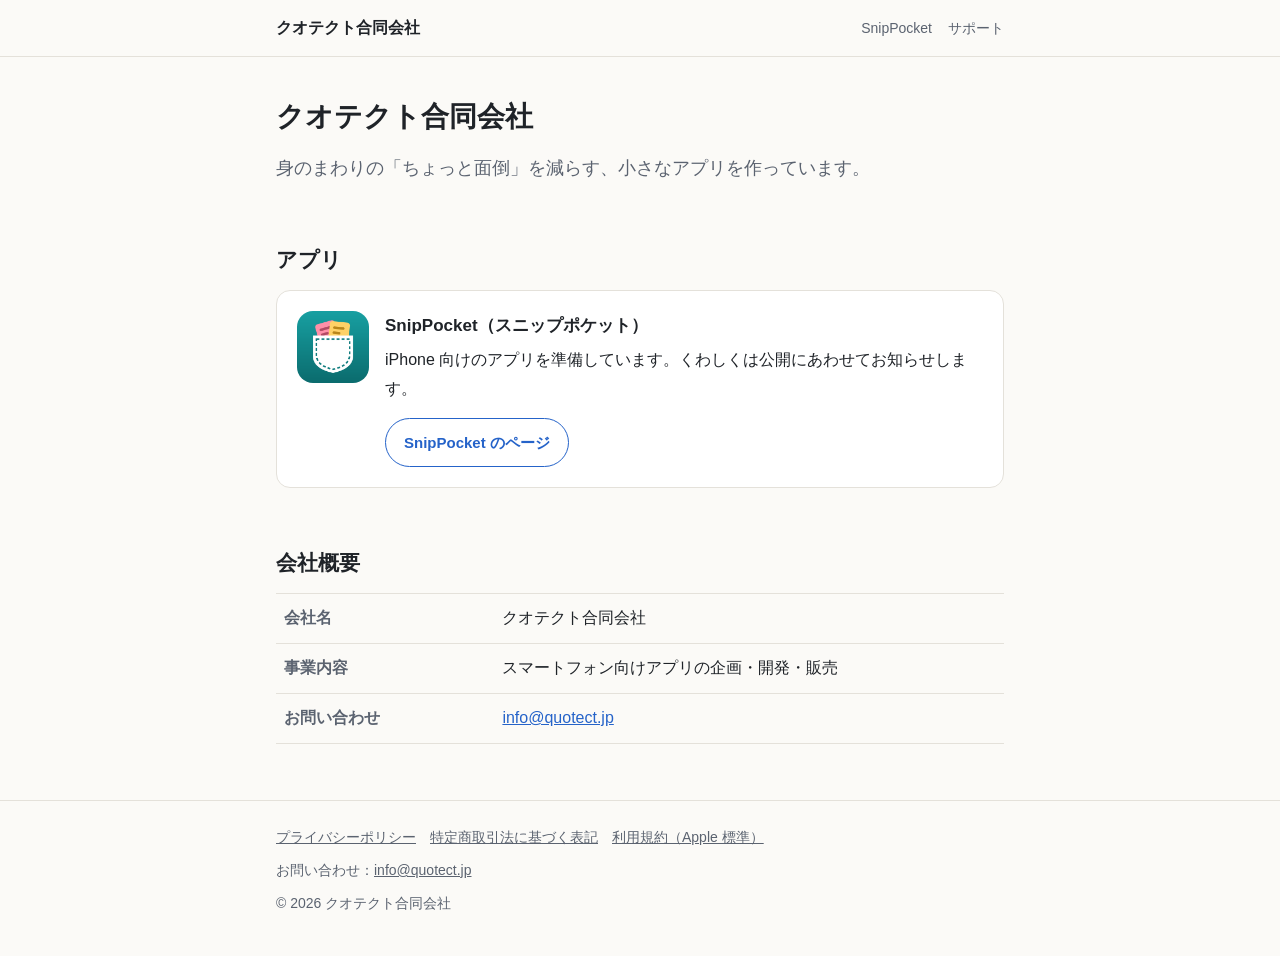
==== index.html @ 31053a49 "Add pre-release company site and SnipPocket pages Co-Authored-By: Claude Opus 5.5 (1M context) <nore" ====
<!doctype html>
<html lang="ja">
<head>
<meta charset="utf-8">
<meta name="viewport" content="width=device-width,initial-scale=1">
<title>クオテクト合同会社</title>
<meta name="description" content="クオテクト合同会社は、スマートフォン向けアプリを作っています。">
<link rel="icon" href="./assets/snippocket-icon.png">
<link rel="stylesheet" href="./assets/style.css">
</head>
<body>
<header class="site"><div class="wrap">
<a class="brand" href="./">クオテクト合同会社</a>
<nav><a href="./snippocket/">SnipPocket</a><a href="./snippocket/support/">サポート</a></nav>
</div></header>
<main><div class="wrap">

<h1>クオテクト合同会社</h1>
<p class="lead">身のまわりの「ちょっと面倒」を減らす、小さなアプリを作っています。</p>

<h2>アプリ</h2>
<div class="card app">
<img src="assets/snippocket-icon.png" alt="SnipPocket のアイコン">
<div>
<h3 style="margin:0 0 4px">SnipPocket（スニップポケット）</h3>
<p>iPhone 向けのアプリを準備しています。くわしくは公開にあわせてお知らせします。</p>
<p style="margin:0"><a class="btn ghost" href="snippocket/">SnipPocket のページ</a></p>
</div>
</div>

<h2>会社概要</h2>
<dl class="info">
<dt>会社名</dt><dd>クオテクト合同会社</dd>
<dt>事業内容</dt><dd>スマートフォン向けアプリの企画・開発・販売</dd>
<dt>お問い合わせ</dt><dd><a href="mailto:info@quotect.jp">info@quotect.jp</a></dd>
</dl>

</div></main>
<footer class="site"><div class="wrap">
<a href="./snippocket/privacy/">プライバシーポリシー</a><a href="./snippocket/tokushoho/">特定商取引法に基づく表記</a><a href="https://www.apple.com/legal/internet-services/itunes/dev/stdeula/">利用規約（Apple 標準）</a>
<p>お問い合わせ：<a href="mailto:info@quotect.jp">info@quotect.jp</a></p>
<p>© 2026 クオテクト合同会社</p>
</div></footer>
</body>
</html>
---- assets/style.css ----
:root{--bg:#fbfaf7;--fg:#1f2328;--muted:#5b6370;--line:#e4e1da;--card:#ffffff;--accent:#2563c9;--accent-soft:#e8f0fc}
@media (prefers-color-scheme:dark){:root{--bg:#15171a;--fg:#e8e6e1;--muted:#a3a9b3;--line:#2c3036;--card:#1d2024;--accent:#7aa7f0;--accent-soft:#1f2a3b}}
*{box-sizing:border-box}
html{-webkit-text-size-adjust:100%}
body{margin:0;background:var(--bg);color:var(--fg);font-family:-apple-system,BlinkMacSystemFont,"Hiragino Sans","Hiragino Kaku Gothic ProN","Noto Sans JP","Yu Gothic",sans-serif;line-height:1.8;font-size:16px}
a{color:var(--accent)}
.wrap{max-width:760px;margin:0 auto;padding:0 16px}
header.site{border-bottom:1px solid var(--line)}
header.site .wrap{display:flex;align-items:center;justify-content:space-between;gap:12px;min-height:56px;flex-wrap:wrap}
header.site .brand{font-weight:700;color:var(--fg);text-decoration:none}
header.site nav a{color:var(--muted);text-decoration:none;margin-left:16px;font-size:14px}
header.site nav a:first-child{margin-left:0}
main{padding:40px 0 56px}
h1{font-size:28px;line-height:1.4;margin:0 0 16px}
h2{font-size:21px;margin:48px 0 12px;padding-top:8px}
h3{font-size:17px;margin:28px 0 8px}
p,ul,ol{margin:0 0 14px}
.lead{font-size:18px;color:var(--muted)}
.card{background:var(--card);border:1px solid var(--line);border-radius:14px;padding:20px}
.app{display:flex;gap:16px;align-items:flex-start}
.app img{width:72px;height:72px;border-radius:16px;flex:none}
.hero{display:flex;gap:20px;align-items:center;margin-bottom:24px}
.hero img{width:96px;height:96px;border-radius:22px;flex:none}
.hero h1{margin:0}
.hero p{margin:4px 0 0;color:var(--muted)}
.btn{display:inline-block;background:var(--accent);color:#fff;text-decoration:none;padding:10px 18px;border-radius:999px;font-weight:600;font-size:15px}
@media (prefers-color-scheme:dark){.btn{color:#10151d}}
.btn.ghost{background:transparent;color:var(--accent);border:1px solid var(--accent)}
.features{display:grid;grid-template-columns:repeat(auto-fit,minmax(220px,1fr));gap:12px;margin:16px 0}
.features .card h3{margin:0 0 6px}
.features .card p{margin:0;color:var(--muted);font-size:15px}
.table-wrap{overflow-x:auto;margin:0 0 16px}
table{border-collapse:collapse;width:100%;font-size:15px}
th,td{border:1px solid var(--line);padding:8px 10px;text-align:left;vertical-align:top}
th{background:var(--accent-soft);font-weight:600}
dl.info{display:grid;grid-template-columns:minmax(8em,30%) 1fr;margin:0;border-top:1px solid var(--line)}
dl.info dt,dl.info dd{margin:0;padding:10px 8px;border-bottom:1px solid var(--line)}
dl.info dt{font-weight:600;color:var(--muted)}
@media (max-width:520px){dl.info{grid-template-columns:1fr}dl.info dt{border-bottom:none;padding-bottom:0}}
details{border:1px solid var(--line);border-radius:10px;background:var(--card);margin:0 0 8px}
summary{cursor:pointer;padding:12px 14px;font-weight:600}
details>div{padding:0 14px 6px}
.note{background:var(--accent-soft);border-radius:10px;padding:14px 16px;margin:0 0 16px}
.mail{font-size:20px;font-weight:700}
footer.site{border-top:1px solid var(--line);color:var(--muted);font-size:14px;padding:24px 0 40px}
footer.site a{color:var(--muted);margin-right:14px}
footer.site p{margin:8px 0 0}
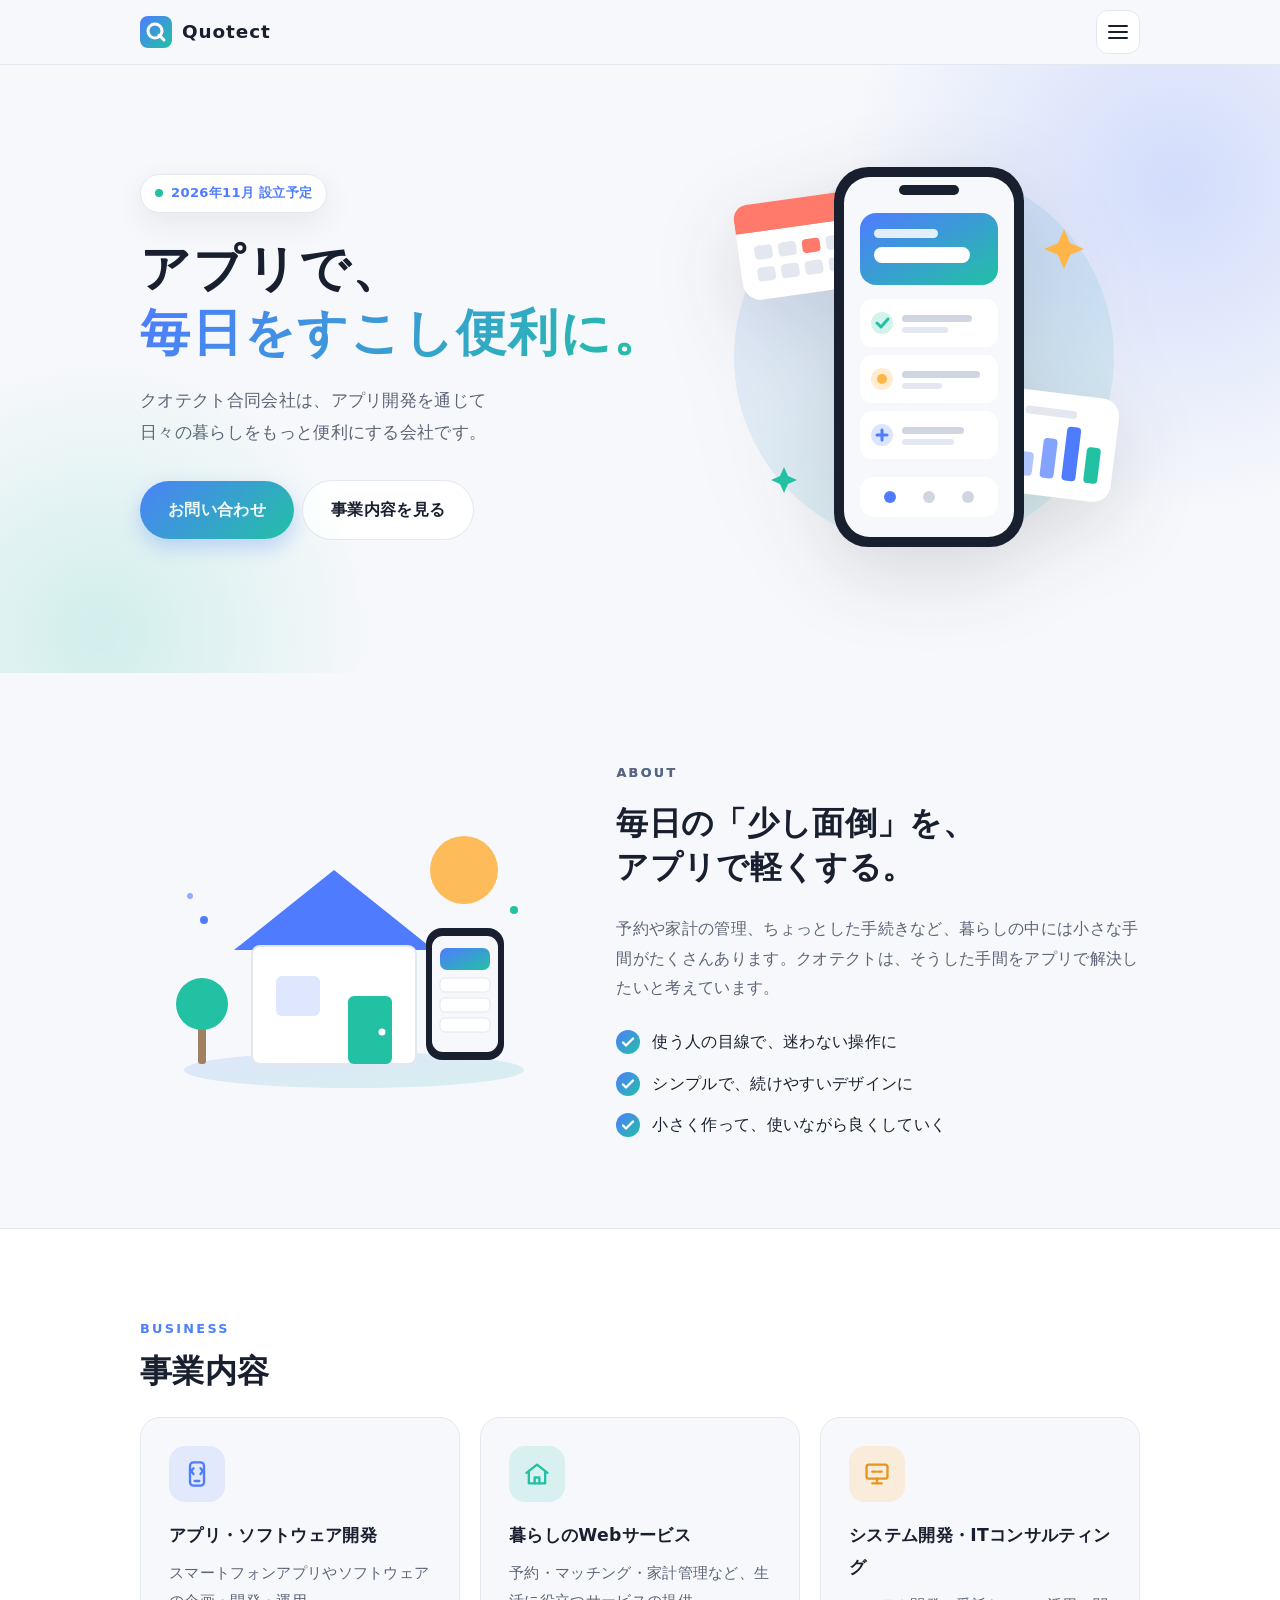
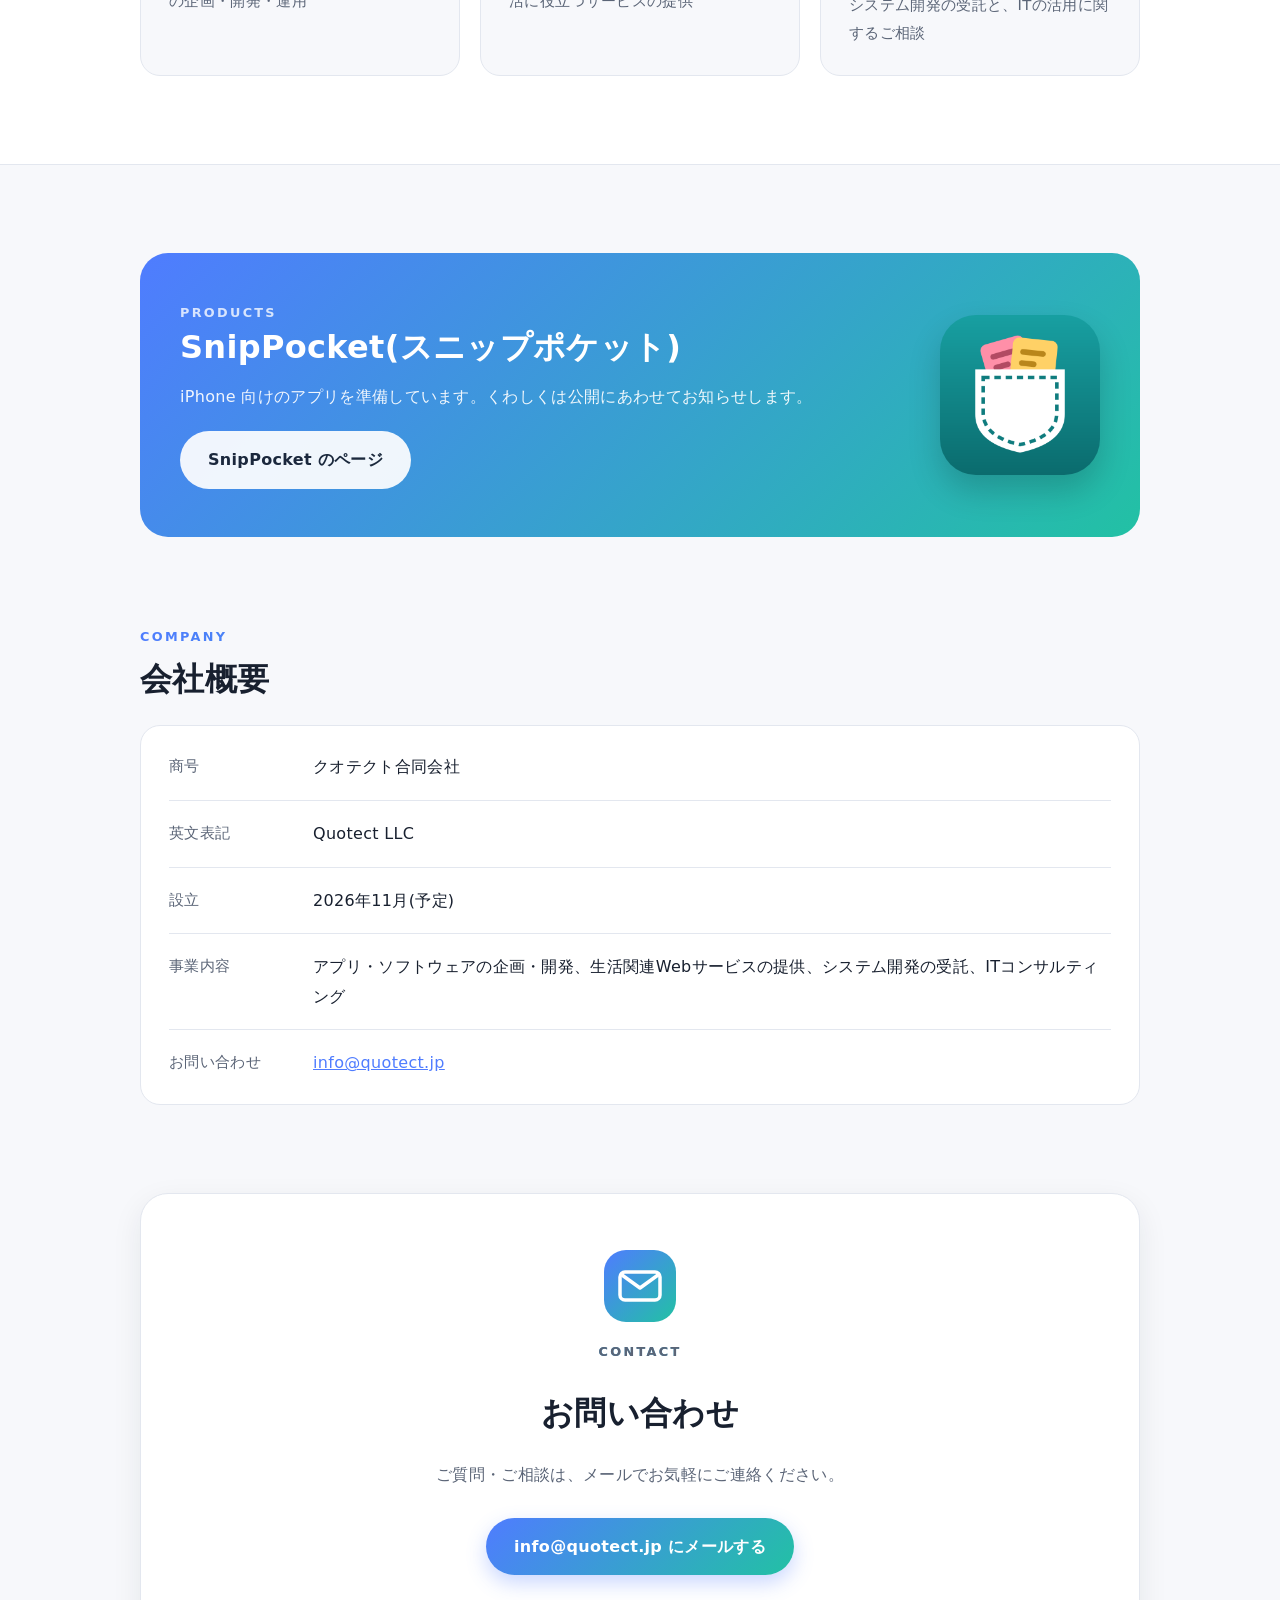
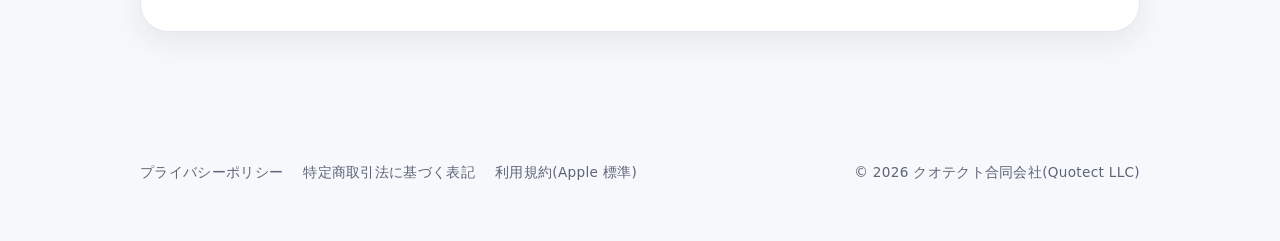
==== commit d474c1f3: "Replace top page with the company landing page Use the company page designed in the Quotect project " ====
--- a/index.html
+++ b/index.html
@@ -2,44 +2,446 @@
 <html lang="ja">
 <head>
 <meta charset="utf-8">
-<meta name="viewport" content="width=device-width,initial-scale=1">
-<title>クオテクト合同会社</title>
-<meta name="description" content="クオテクト合同会社は、スマートフォン向けアプリを作っています。">
-<link rel="icon" href="./assets/snippocket-icon.png">
-<link rel="stylesheet" href="./assets/style.css">
+<meta name="viewport" content="width=device-width, initial-scale=1">
+<title>クオテクト合同会社 | Quotect LLC</title>
+<meta name="description" content="クオテクト合同会社は、アプリ開発で日々の暮らしを便利にする会社です。2026年11月設立予定。">
+<meta property="og:title" content="クオテクト合同会社 | Quotect LLC">
+<meta property="og:description" content="アプリで、毎日をすこし便利に。">
+<meta property="og:type" content="website">
+<meta property="og:url" content="https://quotect.jp/">
+<link rel="icon" href="data:image/svg+xml,%3Csvg xmlns='http://www.w3.org/2000/svg' viewBox='0 0 64 64'%3E%3Cdefs%3E%3ClinearGradient id='g' x1='0' y1='0' x2='1' y2='1'%3E%3Cstop offset='0' stop-color='%234f7cff'/%3E%3Cstop offset='1' stop-color='%2322c1a4'/%3E%3C/linearGradient%3E%3C/defs%3E%3Crect width='64' height='64' rx='16' fill='url(%23g)'/%3E%3Ccircle cx='30' cy='30' r='14' fill='none' stroke='white' stroke-width='6'/%3E%3Cpath d='M38 38l10 10' stroke='white' stroke-width='6' stroke-linecap='round'/%3E%3C/svg%3E">
+<style>
+  :root {
+    --bg: #f7f8fb;
+    --surface: #ffffff;
+    --text: #18202f;
+    --muted: #5b6577;
+    --line: #e3e7ef;
+    --blue: #4f7cff;
+    --teal: #22c1a4;
+    --amber: #ffb547;
+    --coral: #ff7a6b;
+    --grad: linear-gradient(135deg, #4f7cff 0%, #22c1a4 100%);
+    --shadow: 0 10px 30px rgba(24, 32, 47, .08);
+  }
+  @media (prefers-color-scheme: dark) {
+    :root {
+      --bg: #0f131b;
+      --surface: #171c27;
+      --text: #eef1f6;
+      --muted: #a5adbd;
+      --line: #262d3b;
+      --shadow: 0 10px 30px rgba(0, 0, 0, .35);
+    }
+  }
+  * { box-sizing: border-box; }
+  html { -webkit-text-size-adjust: 100%; scroll-behavior: smooth; }
+  body {
+    margin: 0;
+    background: var(--bg);
+    color: var(--text);
+    font-family: "Hiragino Sans", "Hiragino Kaku Gothic ProN", "Noto Sans JP", "Yu Gothic", "Meiryo", system-ui, sans-serif;
+    line-height: 1.85;
+    letter-spacing: .02em;
+    overflow-x: hidden;
+  }
+  a { color: var(--blue); }
+  .wrap { max-width: 1040px; margin: 0 auto; padding: 0 20px; }
+
+  /* header */
+  header { position: sticky; top: 0; z-index: 10; background: color-mix(in srgb, var(--bg) 85%, transparent); backdrop-filter: blur(10px); border-bottom: 1px solid var(--line); }
+  header .wrap { display: flex; align-items: center; justify-content: space-between; height: 64px; }
+  .brand { display: flex; align-items: center; gap: 10px; color: var(--text); text-decoration: none; font-weight: 700; font-size: 1.15rem; letter-spacing: .05em; }
+  .brand svg { width: 32px; height: 32px; }
+  section, .hero { scroll-margin-top: 72px; }
+
+  /* ハンバーガーメニュー */
+  .menu-btn {
+    width: 44px; height: 44px; border: 1px solid var(--line); border-radius: 12px; background: var(--surface);
+    display: grid; place-items: center; cursor: pointer; padding: 0; color: var(--text);
+  }
+  .menu-btn span, .menu-btn span::before, .menu-btn span::after {
+    display: block; width: 20px; height: 2px; border-radius: 2px; background: currentColor; position: relative; transition: transform .25s, background .25s;
+  }
+  .menu-btn span::before, .menu-btn span::after { content: ""; position: absolute; left: 0; }
+  .menu-btn span::before { top: -6px; }
+  .menu-btn span::after { top: 6px; }
+  .menu-open .menu-btn span { background: transparent; }
+  .menu-open .menu-btn span::before { transform: translateY(6px) rotate(45deg); }
+  .menu-open .menu-btn span::after { transform: translateY(-6px) rotate(-45deg); }
+
+  .menu {
+    position: absolute; top: 72px; right: max(20px, calc((100vw - 1040px) / 2 + 20px));
+    width: min(280px, calc(100vw - 40px)); background: var(--surface); border: 1px solid var(--line);
+    border-radius: 20px; box-shadow: var(--shadow); padding: 10px;
+    opacity: 0; visibility: hidden; transform: translateY(-8px); transition: opacity .2s, transform .2s, visibility .2s;
+  }
+  .menu-open .menu { opacity: 1; visibility: visible; transform: none; }
+  .menu a {
+    display: flex; align-items: center; gap: 12px; padding: 12px 14px; border-radius: 12px;
+    color: var(--text); text-decoration: none; font-weight: 600;
+  }
+  .menu a:hover, .menu a:focus-visible { background: var(--bg); outline: none; }
+  .menu a i { width: 8px; height: 8px; border-radius: 50%; background: var(--grad); flex: none; }
+  .menu a.cta { margin-top: 6px; background: var(--grad); color: #fff; justify-content: center; }
+  .menu a.cta:hover { opacity: .9; }
+
+  /* hero */
+  .hero { position: relative; padding: 72px 0 96px; overflow: hidden; }
+  .hero::before {
+    content: ""; position: absolute; inset: -40% -20% auto auto; width: 720px; height: 720px;
+    background: radial-gradient(circle, rgba(79,124,255,.22), transparent 65%); pointer-events: none;
+  }
+  .hero::after {
+    content: ""; position: absolute; left: -200px; bottom: -260px; width: 600px; height: 600px;
+    background: radial-gradient(circle, rgba(34,193,164,.18), transparent 65%); pointer-events: none;
+  }
+  .hero .wrap { position: relative; display: grid; grid-template-columns: 1.1fr .9fr; gap: 40px; align-items: center; }
+  @media (max-width: 820px) { .hero .wrap { grid-template-columns: 1fr; } }
+  .badge {
+    display: inline-flex; align-items: center; gap: 8px; font-size: .82rem; font-weight: 600; color: var(--blue);
+    background: var(--surface); border: 1px solid var(--line); padding: 6px 14px; border-radius: 999px; box-shadow: var(--shadow);
+  }
+  .badge i { width: 8px; height: 8px; border-radius: 50%; background: var(--teal); display: inline-block; }
+  .hero h1 { font-size: clamp(1.85rem, 7.6vw, 3.1rem); line-height: 1.3; margin: 24px 0 20px; letter-spacing: .04em; }
+  .hero h1 .grad { white-space: nowrap; background: var(--grad); -webkit-background-clip: text; background-clip: text; color: transparent; }
+  .hero p.lead { color: var(--muted); font-size: 1.06rem; margin: 0 0 32px; }
+  .btn {
+    display: inline-block; background: var(--grad); color: #fff; text-decoration: none; font-weight: 700;
+    padding: 14px 28px; border-radius: 999px; box-shadow: 0 8px 20px rgba(79,124,255,.3);
+  }
+  .btn.ghost { background: var(--surface); color: var(--text); box-shadow: none; border: 1px solid var(--line); margin-left: 8px; }
+  .hero-art { display: flex; justify-content: center; }
+  .hero-art svg { width: 100%; max-width: 420px; height: auto; filter: drop-shadow(0 24px 40px rgba(24,32,47,.15)); }
+
+  /* sections */
+  section { padding: 88px 0; }
+  .eyebrow { font-size: .8rem; font-weight: 700; letter-spacing: .18em; background: var(--grad); -webkit-background-clip: text; background-clip: text; color: transparent; margin: 0 0 8px; }
+  h2 { font-size: clamp(1.5rem, 4vw, 2rem); margin: 0 0 24px; line-height: 1.4; }
+
+  .about { display: grid; grid-template-columns: .9fr 1.1fr; gap: 48px; align-items: center; }
+  @media (max-width: 820px) { .about { grid-template-columns: 1fr; } .about .art { order: 2; } }
+  .about .art svg { width: 100%; max-width: 380px; height: auto; display: block; margin: 0 auto; }
+  .about p { color: var(--muted); margin: 0 0 16px; }
+  .points { list-style: none; padding: 0; margin: 24px 0 0; display: grid; gap: 12px; }
+  .points li { display: flex; gap: 12px; align-items: flex-start; }
+  .points li svg { flex: none; width: 24px; height: 24px; margin-top: 3px; }
+
+  .alt { background: var(--surface); border-top: 1px solid var(--line); border-bottom: 1px solid var(--line); }
+  .cards { display: grid; gap: 20px; grid-template-columns: repeat(auto-fit, minmax(240px, 1fr)); }
+  .card { background: var(--bg); border: 1px solid var(--line); border-radius: 20px; padding: 28px; transition: transform .2s, box-shadow .2s; }
+  .card:hover { transform: translateY(-4px); box-shadow: var(--shadow); }
+  .card .icon { width: 56px; height: 56px; border-radius: 16px; display: grid; place-items: center; margin-bottom: 18px; }
+  .card .icon svg { width: 28px; height: 28px; }
+  .card h3 { margin: 0 0 8px; font-size: 1.08rem; }
+  .card p { margin: 0; color: var(--muted); font-size: .93rem; }
+
+  .coming {
+    position: relative; overflow: hidden; border-radius: 28px; padding: 48px 40px; color: #fff; background: var(--grad);
+    display: grid; grid-template-columns: 1fr auto; gap: 32px; align-items: center;
+  }
+  @media (max-width: 720px) { .coming { grid-template-columns: 1fr; padding: 36px 24px; } .coming svg { justify-self: center; } }
+  .coming h2 { color: #fff; margin-bottom: 12px; }
+  .coming .eyebrow { background: none; color: rgba(255,255,255,.85); -webkit-background-clip: initial; background-clip: initial; }
+  .coming p { margin: 0; opacity: .92; }
+  .coming svg { width: 200px; height: auto; }
+  .coming .app-icon { width: 160px; height: 160px; border-radius: 36px; box-shadow: 0 16px 32px rgba(0,0,0,.18); background: #fff; }
+  @media (max-width: 720px) { .coming .app-icon { justify-self: center; width: 120px; height: 120px; border-radius: 28px; } }
+  .coming-links { margin-top: 20px !important; }
+  .btn.light { background: #fff; color: #18202f; box-shadow: none; }
+  footer .links { display: flex; flex-wrap: wrap; gap: 8px 20px; }
+  footer .links a { color: var(--muted); text-decoration: none; }
+  footer .links a:hover { color: var(--text); text-decoration: underline; }
+
+  dl.profile { display: grid; grid-template-columns: 9em 1fr; margin: 0; background: var(--surface); border: 1px solid var(--line); border-radius: 20px; padding: 8px 28px; }
+  dl.profile dt, dl.profile dd { padding: 18px 0; border-bottom: 1px solid var(--line); margin: 0; }
+  dl.profile dt:last-of-type, dl.profile dd:last-of-type { border-bottom: none; }
+  dl.profile dt { color: var(--muted); font-size: .92rem; }
+  @media (max-width: 520px) {
+    dl.profile { grid-template-columns: 1fr; padding: 8px 20px; }
+    dl.profile dt { border-bottom: none; padding-bottom: 0; }
+    dl.profile dd { padding-top: 2px; }
+  }
+
+  .contact { text-align: center; }
+  .contact .box { background: var(--surface); border: 1px solid var(--line); border-radius: 28px; padding: 56px 24px; box-shadow: var(--shadow); }
+  .contact svg { width: 72px; height: 72px; margin-bottom: 8px; }
+  .contact p { color: var(--muted); margin: 0 0 28px; }
+
+  footer { padding: 40px 0 56px; color: var(--muted); font-size: .85rem; }
+  footer .wrap { display: flex; justify-content: space-between; align-items: center; flex-wrap: wrap; gap: 12px; }
+</style>
 </head>
 <body>
-<header class="site"><div class="wrap">
-<a class="brand" href="./">クオテクト合同会社</a>
-<nav><a href="./snippocket/">SnipPocket</a><a href="./snippocket/support/">サポート</a></nav>
-</div></header>
-<main><div class="wrap">
-
-<h1>クオテクト合同会社</h1>
-<p class="lead">身のまわりの「ちょっと面倒」を減らす、小さなアプリを作っています。</p>
-
-<h2>アプリ</h2>
-<div class="card app">
-<img src="assets/snippocket-icon.png" alt="SnipPocket のアイコン">
-<div>
-<h3 style="margin:0 0 4px">SnipPocket（スニップポケット）</h3>
-<p>iPhone 向けのアプリを準備しています。くわしくは公開にあわせてお知らせします。</p>
-<p style="margin:0"><a class="btn ghost" href="snippocket/">SnipPocket のページ</a></p>
-</div>
-</div>
-
-<h2>会社概要</h2>
-<dl class="info">
-<dt>会社名</dt><dd>クオテクト合同会社</dd>
-<dt>事業内容</dt><dd>スマートフォン向けアプリの企画・開発・販売</dd>
-<dt>お問い合わせ</dt><dd><a href="mailto:info@quotect.jp">info@quotect.jp</a></dd>
-</dl>
-
-</div></main>
-<footer class="site"><div class="wrap">
-<a href="./snippocket/privacy/">プライバシーポリシー</a><a href="./snippocket/tokushoho/">特定商取引法に基づく表記</a><a href="https://www.apple.com/legal/internet-services/itunes/dev/stdeula/">利用規約（Apple 標準）</a>
-<p>お問い合わせ：<a href="mailto:info@quotect.jp">info@quotect.jp</a></p>
-<p>© 2026 クオテクト合同会社</p>
-</div></footer>
+
+<!-- 画像はすべてこのファイル内で自作したSVG(外部素材・フォントは不使用) -->
+<svg width="0" height="0" style="position:absolute" aria-hidden="true">
+  <defs>
+    <linearGradient id="g-main" x1="0" y1="0" x2="1" y2="1">
+      <stop offset="0" stop-color="#4f7cff"/><stop offset="1" stop-color="#22c1a4"/>
+    </linearGradient>
+  </defs>
+</svg>
+
+<header>
+  <div class="wrap">
+    <a class="brand" href="#top">
+      <svg viewBox="0 0 64 64" aria-hidden="true">
+        <rect width="64" height="64" rx="16" fill="url(#g-main)"/>
+        <circle cx="30" cy="30" r="14" fill="none" stroke="#fff" stroke-width="6"/>
+        <path d="M38 38l10 10" stroke="#fff" stroke-width="6" stroke-linecap="round"/>
+      </svg>
+      Quotect
+    </a>
+    <button class="menu-btn" id="menu-btn" aria-label="メニューを開く" aria-expanded="false" aria-controls="menu"><span></span></button>
+    <nav class="menu" id="menu" aria-label="メニュー">
+      <a href="#top"><i></i>トップ</a>
+      <a href="#about"><i></i>私たちについて</a>
+      <a href="#business"><i></i>事業内容</a>
+      <a href="#products"><i></i>プロダクト</a>
+      <a href="./snippocket/"><i></i>SnipPocket</a>
+      <a href="./snippocket/support/"><i></i>サポート</a>
+      <a href="#company"><i></i>会社概要</a>
+      <a href="#contact" class="cta">お問い合わせ</a>
+    </nav>
+  </div>
+</header>
+
+<main>
+  <div class="hero" id="top">
+    <div class="wrap">
+      <div>
+        <span class="badge"><i></i>2026年11月 設立予定</span>
+        <h1>アプリで、<br><span class="grad">毎日をすこし便利に。</span></h1>
+        <p class="lead">クオテクト合同会社は、アプリ開発を通じて<br>日々の暮らしをもっと便利にする会社です。</p>
+        <a class="btn" href="#contact">お問い合わせ</a><a class="btn ghost" href="#business">事業内容を見る</a>
+      </div>
+
+      <!-- ヒーロー画像:スマホと暮らしのアプリ画面(自作SVG) -->
+      <div class="hero-art">
+        <svg viewBox="0 0 420 440" role="img" aria-label="暮らしを便利にするスマートフォンアプリのイラスト">
+          <circle cx="210" cy="220" r="190" fill="url(#g-main)" opacity=".12"/>
+          <!-- floating: calendar -->
+          <g transform="translate(18 70) rotate(-8)">
+            <rect width="120" height="96" rx="18" fill="#fff"/>
+            <rect width="120" height="28" rx="14" fill="#ff7a6b"/>
+            <rect y="14" width="120" height="14" fill="#ff7a6b"/>
+            <g fill="#e3e7ef">
+              <rect x="16" y="42" width="18" height="14" rx="4"/><rect x="40" y="42" width="18" height="14" rx="4"/>
+              <rect x="64" y="42" width="18" height="14" rx="4" fill="#ff7a6b"/><rect x="88" y="42" width="18" height="14" rx="4"/>
+              <rect x="16" y="64" width="18" height="14" rx="4"/><rect x="40" y="64" width="18" height="14" rx="4"/>
+              <rect x="64" y="64" width="18" height="14" rx="4"/><rect x="88" y="64" width="18" height="14" rx="4"/>
+            </g>
+          </g>
+          <!-- floating: wallet chart -->
+          <g transform="translate(296 250) rotate(7)">
+            <rect width="112" height="104" rx="18" fill="#fff"/>
+            <rect x="18" y="62" width="14" height="24" rx="4" fill="#4f7cff" opacity=".45"/>
+            <rect x="40" y="46" width="14" height="40" rx="4" fill="#4f7cff" opacity=".7"/>
+            <rect x="62" y="32" width="14" height="54" rx="4" fill="#4f7cff"/>
+            <rect x="84" y="50" width="14" height="36" rx="4" fill="#22c1a4"/>
+            <rect x="18" y="16" width="52" height="8" rx="4" fill="#e3e7ef"/>
+          </g>
+          <!-- phone -->
+          <rect x="120" y="30" width="190" height="380" rx="34" fill="#18202f"/>
+          <rect x="130" y="40" width="170" height="360" rx="26" fill="#f7f8fb"/>
+          <rect x="185" y="48" width="60" height="10" rx="5" fill="#18202f"/>
+          <!-- app header -->
+          <rect x="146" y="76" width="138" height="72" rx="16" fill="url(#g-main)"/>
+          <rect x="160" y="92" width="64" height="9" rx="4.5" fill="#fff" opacity=".85"/>
+          <rect x="160" y="110" width="96" height="16" rx="8" fill="#fff"/>
+          <!-- list items -->
+          <g>
+            <rect x="146" y="162" width="138" height="48" rx="12" fill="#fff"/>
+            <circle cx="168" cy="186" r="11" fill="#22c1a4" opacity=".2"/>
+            <path d="M163 186l4 4 7-8" fill="none" stroke="#22c1a4" stroke-width="3" stroke-linecap="round" stroke-linejoin="round"/>
+            <rect x="188" y="178" width="70" height="7" rx="3.5" fill="#cfd5e1"/>
+            <rect x="188" y="190" width="46" height="6" rx="3" fill="#e3e7ef"/>
+          </g>
+          <g>
+            <rect x="146" y="218" width="138" height="48" rx="12" fill="#fff"/>
+            <circle cx="168" cy="242" r="11" fill="#ffb547" opacity=".25"/>
+            <circle cx="168" cy="242" r="5" fill="#ffb547"/>
+            <rect x="188" y="234" width="78" height="7" rx="3.5" fill="#cfd5e1"/>
+            <rect x="188" y="246" width="40" height="6" rx="3" fill="#e3e7ef"/>
+          </g>
+          <g>
+            <rect x="146" y="274" width="138" height="48" rx="12" fill="#fff"/>
+            <circle cx="168" cy="298" r="11" fill="#4f7cff" opacity=".2"/>
+            <path d="M163 298h10M168 293v10" stroke="#4f7cff" stroke-width="3" stroke-linecap="round"/>
+            <rect x="188" y="290" width="62" height="7" rx="3.5" fill="#cfd5e1"/>
+            <rect x="188" y="302" width="52" height="6" rx="3" fill="#e3e7ef"/>
+          </g>
+          <!-- tab bar -->
+          <rect x="146" y="340" width="138" height="40" rx="14" fill="#fff"/>
+          <circle cx="176" cy="360" r="6" fill="#4f7cff"/>
+          <circle cx="215" cy="360" r="6" fill="#cfd5e1"/>
+          <circle cx="254" cy="360" r="6" fill="#cfd5e1"/>
+          <!-- sparkles -->
+          <path d="M350 92l6 14 14 6-14 6-6 14-6-14-14-6 14-6z" fill="#ffb547"/>
+          <path d="M70 330l4 9 9 4-9 4-4 9-4-9-9-4 9-4z" fill="#22c1a4"/>
+        </svg>
+      </div>
+    </div>
+  </div>
+
+  <section id="about">
+    <div class="wrap about">
+      <!-- 暮らしのイラスト(自作SVG) -->
+      <div class="art">
+        <svg viewBox="0 0 380 300" role="img" aria-label="家とアプリでつながる暮らしのイラスト">
+          <ellipse cx="190" cy="270" rx="170" ry="18" fill="url(#g-main)" opacity=".15"/>
+          <circle cx="300" cy="70" r="34" fill="#ffb547" opacity=".9"/>
+          <!-- house -->
+          <path d="M70 150 L170 70 L270 150 Z" fill="#4f7cff"/>
+          <rect x="88" y="146" width="164" height="118" rx="8" fill="#fff" stroke="#e3e7ef" stroke-width="2"/>
+          <rect x="112" y="176" width="44" height="40" rx="6" fill="#4f7cff" opacity=".18"/>
+          <rect x="184" y="196" width="44" height="68" rx="6" fill="#22c1a4"/>
+          <circle cx="218" cy="232" r="3.5" fill="#fff"/>
+          <!-- phone bubble -->
+          <g transform="translate(262 128)">
+            <rect width="78" height="132" rx="16" fill="#18202f"/>
+            <rect x="6" y="8" width="66" height="116" rx="11" fill="#f7f8fb"/>
+            <rect x="14" y="20" width="50" height="22" rx="7" fill="url(#g-main)"/>
+            <rect x="14" y="50" width="50" height="14" rx="5" fill="#fff" stroke="#e3e7ef"/>
+            <rect x="14" y="70" width="50" height="14" rx="5" fill="#fff" stroke="#e3e7ef"/>
+            <rect x="14" y="90" width="50" height="14" rx="5" fill="#fff" stroke="#e3e7ef"/>
+          </g>
+          <!-- connection dots -->
+          <g fill="#4f7cff">
+            <circle cx="40" cy="120" r="4"/><circle cx="26" cy="96" r="3" opacity=".6"/>
+            <circle cx="350" cy="110" r="4" fill="#22c1a4"/>
+          </g>
+          <!-- tree -->
+          <rect x="34" y="214" width="8" height="50" rx="3" fill="#a08060"/>
+          <circle cx="38" cy="204" r="26" fill="#22c1a4"/>
+        </svg>
+      </div>
+      <div>
+        <p class="eyebrow">ABOUT</p>
+        <h2>毎日の「少し面倒」を、<br>アプリで軽くする。</h2>
+        <p>予約や家計の管理、ちょっとした手続きなど、暮らしの中には小さな手間がたくさんあります。クオテクトは、そうした手間をアプリで解決したいと考えています。</p>
+        <ul class="points">
+          <li>
+            <svg viewBox="0 0 24 24" aria-hidden="true"><circle cx="12" cy="12" r="12" fill="url(#g-main)"/><path d="M7 12.5l3 3 7-7" fill="none" stroke="#fff" stroke-width="2.4" stroke-linecap="round" stroke-linejoin="round"/></svg>
+            <span>使う人の目線で、迷わない操作に</span>
+          </li>
+          <li>
+            <svg viewBox="0 0 24 24" aria-hidden="true"><circle cx="12" cy="12" r="12" fill="url(#g-main)"/><path d="M7 12.5l3 3 7-7" fill="none" stroke="#fff" stroke-width="2.4" stroke-linecap="round" stroke-linejoin="round"/></svg>
+            <span>シンプルで、続けやすいデザインに</span>
+          </li>
+          <li>
+            <svg viewBox="0 0 24 24" aria-hidden="true"><circle cx="12" cy="12" r="12" fill="url(#g-main)"/><path d="M7 12.5l3 3 7-7" fill="none" stroke="#fff" stroke-width="2.4" stroke-linecap="round" stroke-linejoin="round"/></svg>
+            <span>小さく作って、使いながら良くしていく</span>
+          </li>
+        </ul>
+      </div>
+    </div>
+  </section>
+
+  <section id="business" class="alt">
+    <div class="wrap">
+      <p class="eyebrow">BUSINESS</p>
+      <h2>事業内容</h2>
+      <div class="cards">
+        <div class="card">
+          <div class="icon" style="background: rgba(79,124,255,.12)">
+            <svg viewBox="0 0 24 24" fill="none" stroke="#4f7cff" stroke-width="2" stroke-linecap="round" stroke-linejoin="round" aria-hidden="true"><rect x="6" y="2" width="12" height="20" rx="3"/><path d="M10 18h4"/><path d="M9 7l-2 2.5L9 12M15 7l2 2.5L15 12"/></svg>
+          </div>
+          <h3>アプリ・ソフトウェア開発</h3>
+          <p>スマートフォンアプリやソフトウェアの企画・開発・運用</p>
+        </div>
+        <div class="card">
+          <div class="icon" style="background: rgba(34,193,164,.14)">
+            <svg viewBox="0 0 24 24" fill="none" stroke="#22c1a4" stroke-width="2" stroke-linecap="round" stroke-linejoin="round" aria-hidden="true"><path d="M3 11l9-7 9 7"/><path d="M5 10v10h14V10"/><path d="M10 20v-5h4v5"/></svg>
+          </div>
+          <h3>暮らしのWebサービス</h3>
+          <p>予約・マッチング・家計管理など、生活に役立つサービスの提供</p>
+        </div>
+        <div class="card">
+          <div class="icon" style="background: rgba(255,181,71,.18)">
+            <svg viewBox="0 0 24 24" fill="none" stroke="#e6951f" stroke-width="2" stroke-linecap="round" stroke-linejoin="round" aria-hidden="true"><rect x="3" y="4" width="18" height="12" rx="2"/><path d="M8 20h8M12 16v4"/><path d="M8 10h3M13 10h3"/></svg>
+          </div>
+          <h3>システム開発・ITコンサルティング</h3>
+          <p>システム開発の受託と、ITの活用に関するご相談</p>
+        </div>
+      </div>
+    </div>
+  </section>
+
+  <section id="products">
+    <div class="wrap">
+      <div class="coming">
+        <div>
+          <p class="eyebrow">PRODUCTS</p>
+          <h2>SnipPocket(スニップポケット)</h2>
+          <p>iPhone 向けのアプリを準備しています。くわしくは公開にあわせてお知らせします。</p>
+          <p class="coming-links"><a class="btn light" href="./snippocket/">SnipPocket のページ</a></p>
+        </div>
+        <img class="app-icon" src="./assets/snippocket-icon.png" alt="SnipPocket のアイコン" width="160" height="160">
+      </div>
+    </div>
+  </section>
+
+  <section id="company" style="padding-top: 0">
+    <div class="wrap">
+      <p class="eyebrow">COMPANY</p>
+      <h2>会社概要</h2>
+      <dl class="profile">
+        <dt>商号</dt><dd>クオテクト合同会社</dd>
+        <dt>英文表記</dt><dd>Quotect LLC</dd>
+        <dt>設立</dt><dd>2026年11月(予定)</dd>
+        <dt>事業内容</dt><dd>アプリ・ソフトウェアの企画・開発、生活関連Webサービスの提供、システム開発の受託、ITコンサルティング</dd>
+        <dt>お問い合わせ</dt><dd><a href="mailto:info@quotect.jp">info@quotect.jp</a></dd>
+      </dl>
+    </div>
+  </section>
+
+  <section id="contact" class="contact" style="padding-top: 0">
+    <div class="wrap">
+      <div class="box">
+        <!-- メールのアイコン(自作SVG) -->
+        <svg viewBox="0 0 72 72" aria-hidden="true">
+          <rect width="72" height="72" rx="22" fill="url(#g-main)"/>
+          <rect x="16" y="22" width="40" height="28" rx="5" fill="none" stroke="#fff" stroke-width="3.5"/>
+          <path d="M18 25l18 13 18-13" fill="none" stroke="#fff" stroke-width="3.5" stroke-linecap="round" stroke-linejoin="round"/>
+        </svg>
+        <p class="eyebrow">CONTACT</p>
+        <h2>お問い合わせ</h2>
+        <p>ご質問・ご相談は、メールでお気軽にご連絡ください。</p>
+        <a class="btn" href="mailto:info@quotect.jp">info@quotect.jp にメールする</a>
+      </div>
+    </div>
+  </section>
+</main>
+
+<footer>
+  <div class="wrap">
+    <nav class="links" aria-label="関連ページ">
+      <a href="./snippocket/privacy/">プライバシーポリシー</a>
+      <a href="./snippocket/tokushoho/">特定商取引法に基づく表記</a>
+      <a href="https://www.apple.com/legal/internet-services/itunes/dev/stdeula/">利用規約(Apple 標準)</a>
+    </nav>
+    <span>© 2026 クオテクト合同会社(Quotect LLC)</span>
+  </div>
+</footer>
+
+<script>
+  // 三本線ボタンでメニューを開閉。項目を押すとその場所へ移動して閉じる
+  (function () {
+    var root = document.documentElement;
+    var btn = document.getElementById('menu-btn');
+    var menu = document.getElementById('menu');
+    function setOpen(open) {
+      root.classList.toggle('menu-open', open);
+      btn.setAttribute('aria-expanded', open ? 'true' : 'false');
+      btn.setAttribute('aria-label', open ? 'メニューを閉じる' : 'メニューを開く');
+    }
+    btn.addEventListener('click', function (e) { e.stopPropagation(); setOpen(!root.classList.contains('menu-open')); });
+    menu.addEventListener('click', function (e) { if (e.target.closest('a')) setOpen(false); });
+    document.addEventListener('click', function (e) { if (!menu.contains(e.target)) setOpen(false); });
+    document.addEventListener('keydown', function (e) { if (e.key === 'Escape') setOpen(false); });
+  })();
+</script>
 </body>
 </html>
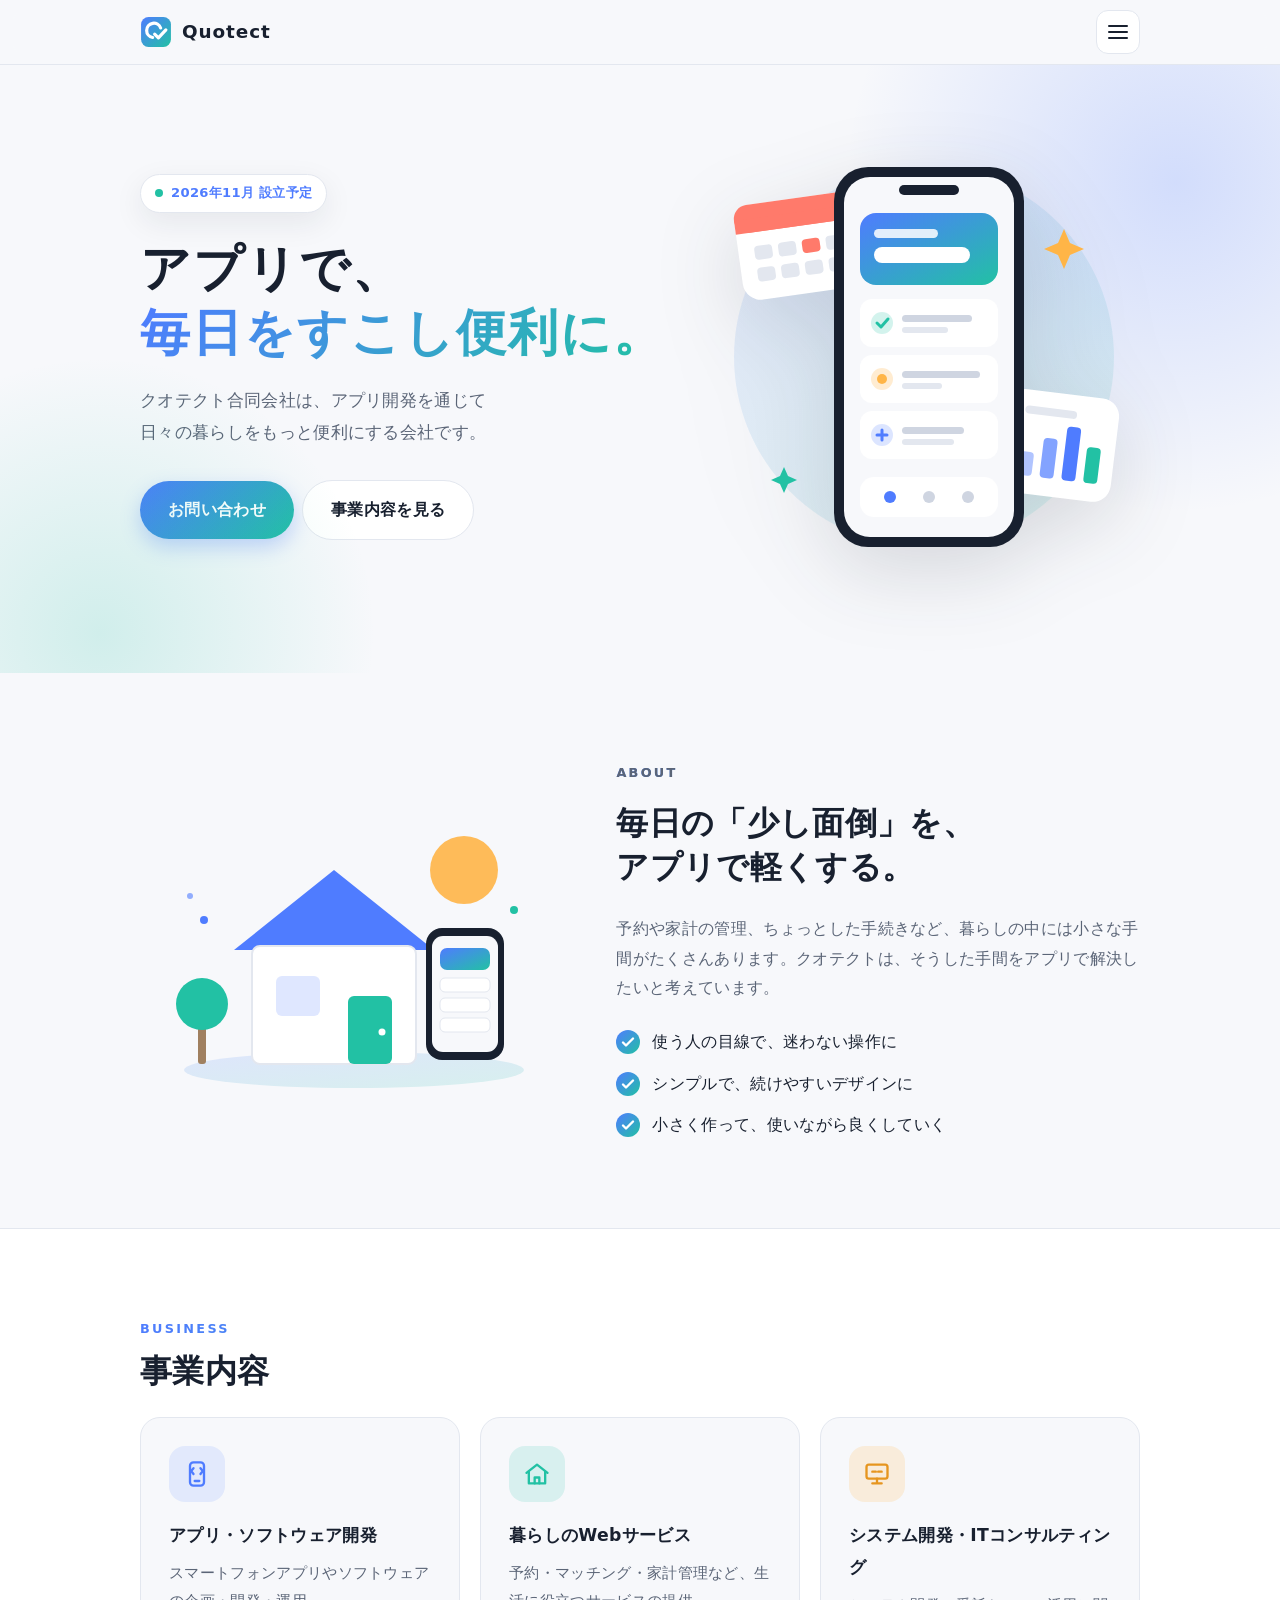
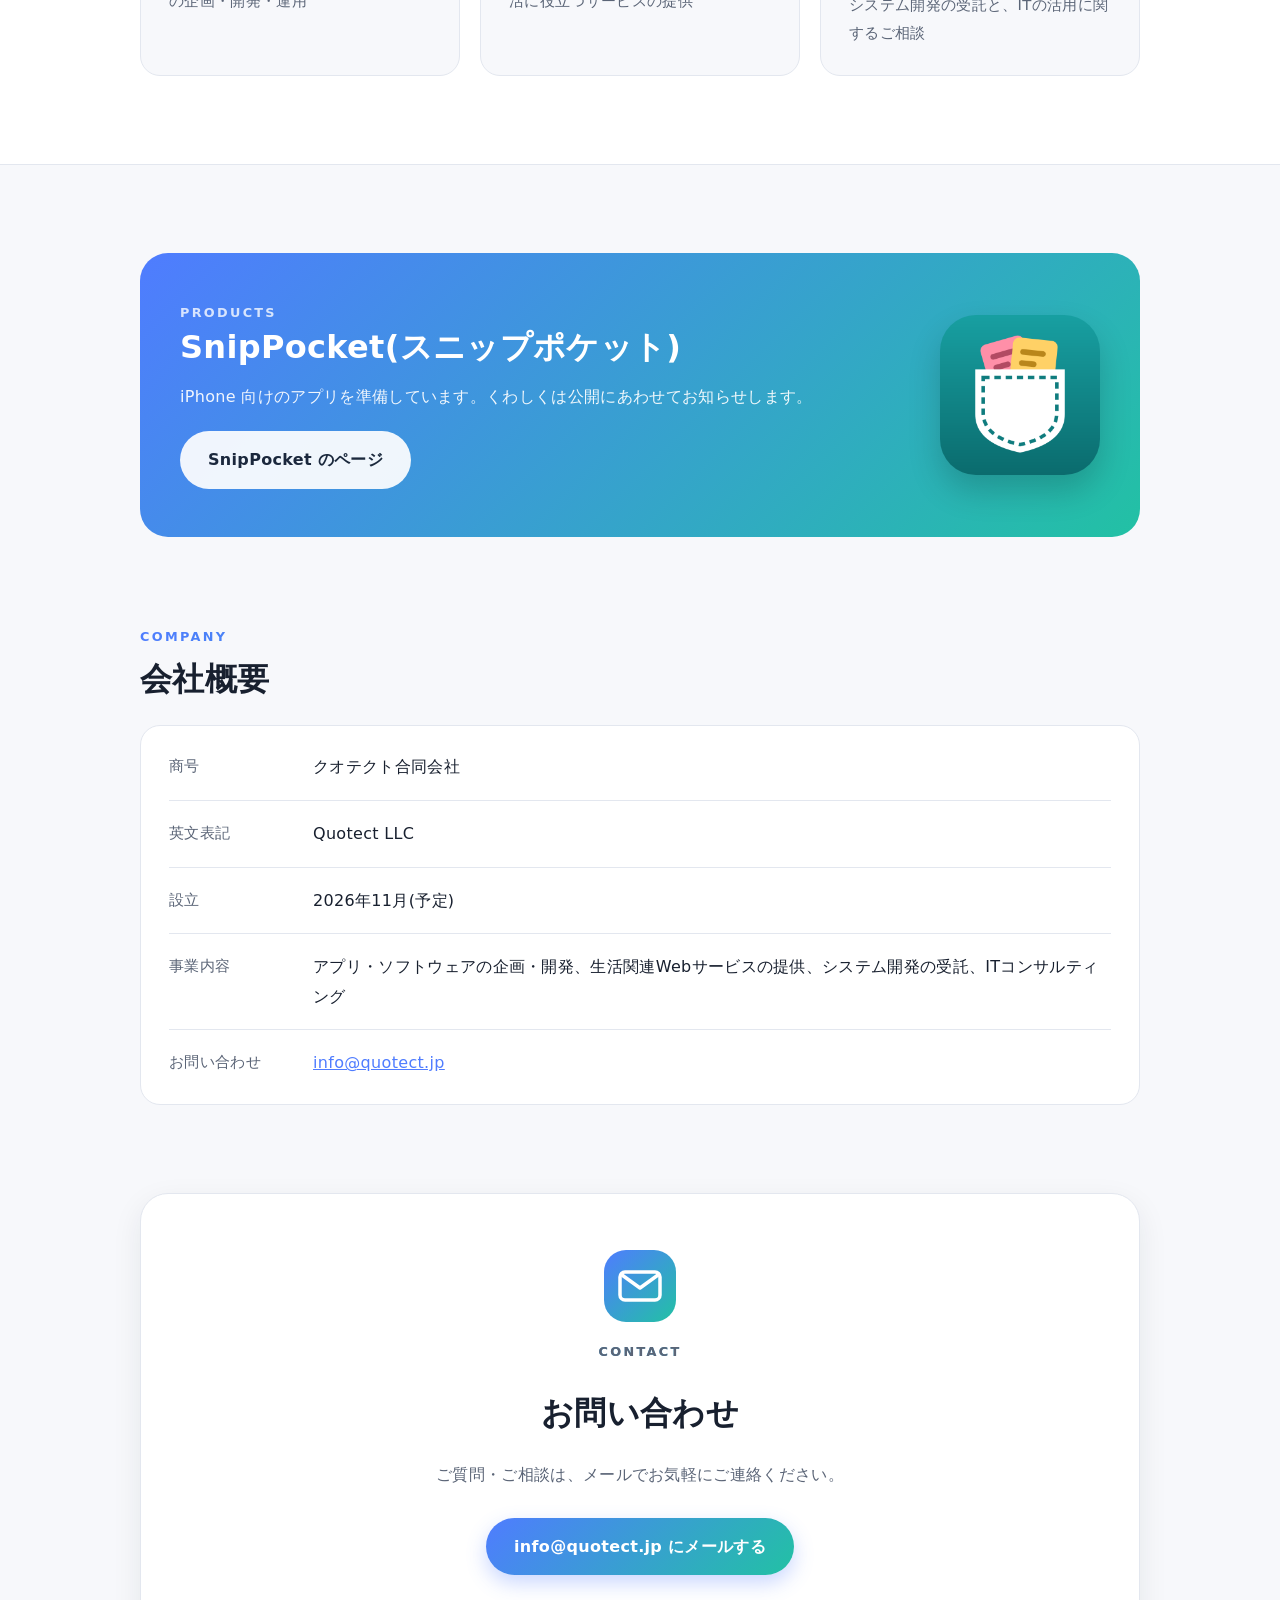
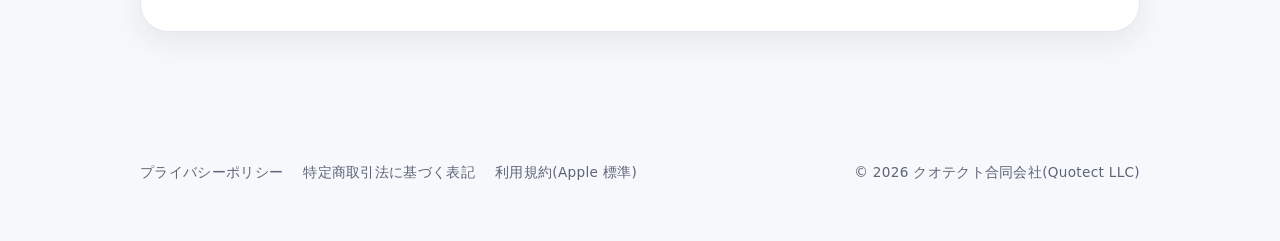
==== commit aa6b9b78: "Replace site logo with the new Quotect mark - Header logo on the top page uses the new check-Q mark " ====
--- a/index.html
+++ b/index.html
@@ -9,7 +9,15 @@
 <meta property="og:description" content="アプリで、毎日をすこし便利に。">
 <meta property="og:type" content="website">
 <meta property="og:url" content="https://quotect.jp/">
-<link rel="icon" href="data:image/svg+xml,%3Csvg xmlns='http://www.w3.org/2000/svg' viewBox='0 0 64 64'%3E%3Cdefs%3E%3ClinearGradient id='g' x1='0' y1='0' x2='1' y2='1'%3E%3Cstop offset='0' stop-color='%234f7cff'/%3E%3Cstop offset='1' stop-color='%2322c1a4'/%3E%3C/linearGradient%3E%3C/defs%3E%3Crect width='64' height='64' rx='16' fill='url(%23g)'/%3E%3Ccircle cx='30' cy='30' r='14' fill='none' stroke='white' stroke-width='6'/%3E%3Cpath d='M38 38l10 10' stroke='white' stroke-width='6' stroke-linecap='round'/%3E%3C/svg%3E">
+<meta property="og:site_name" content="クオテクト合同会社">
+<meta property="og:image" content="https://quotect.jp/assets/ogp.png">
+<meta property="og:image:width" content="1200">
+<meta property="og:image:height" content="630">
+<meta property="og:image:alt" content="Quotect クオテクト合同会社のロゴ">
+<meta name="twitter:card" content="summary_large_image">
+<link rel="icon" href="./favicon.ico" sizes="any">
+<link rel="icon" href="./assets/quotect-mark.svg" type="image/svg+xml">
+<link rel="apple-touch-icon" href="./assets/apple-touch-icon.png">
 <style>
   :root {
     --bg: #f7f8fb;
@@ -186,10 +194,10 @@
 <header>
   <div class="wrap">
     <a class="brand" href="#top">
-      <svg viewBox="0 0 64 64" aria-hidden="true">
-        <rect width="64" height="64" rx="16" fill="url(#g-main)"/>
-        <circle cx="30" cy="30" r="14" fill="none" stroke="#fff" stroke-width="6"/>
-        <path d="M38 38l10 10" stroke="#fff" stroke-width="6" stroke-linecap="round"/>
+      <svg viewBox="0 0 120 120" aria-hidden="true">
+        <rect x="4" y="4" width="112" height="112" rx="28" fill="url(#g-main)"/>
+        <path d="M47.31 80.59A27 27 0 1 1 77.37 44.77" fill="none" stroke="#fff" stroke-width="12" stroke-linecap="round"/>
+        <path d="M55 68L69 82L97 52" fill="none" stroke="#fff" stroke-width="12" stroke-linecap="round" stroke-linejoin="round"/>
       </svg>
       Quotect
     </a>
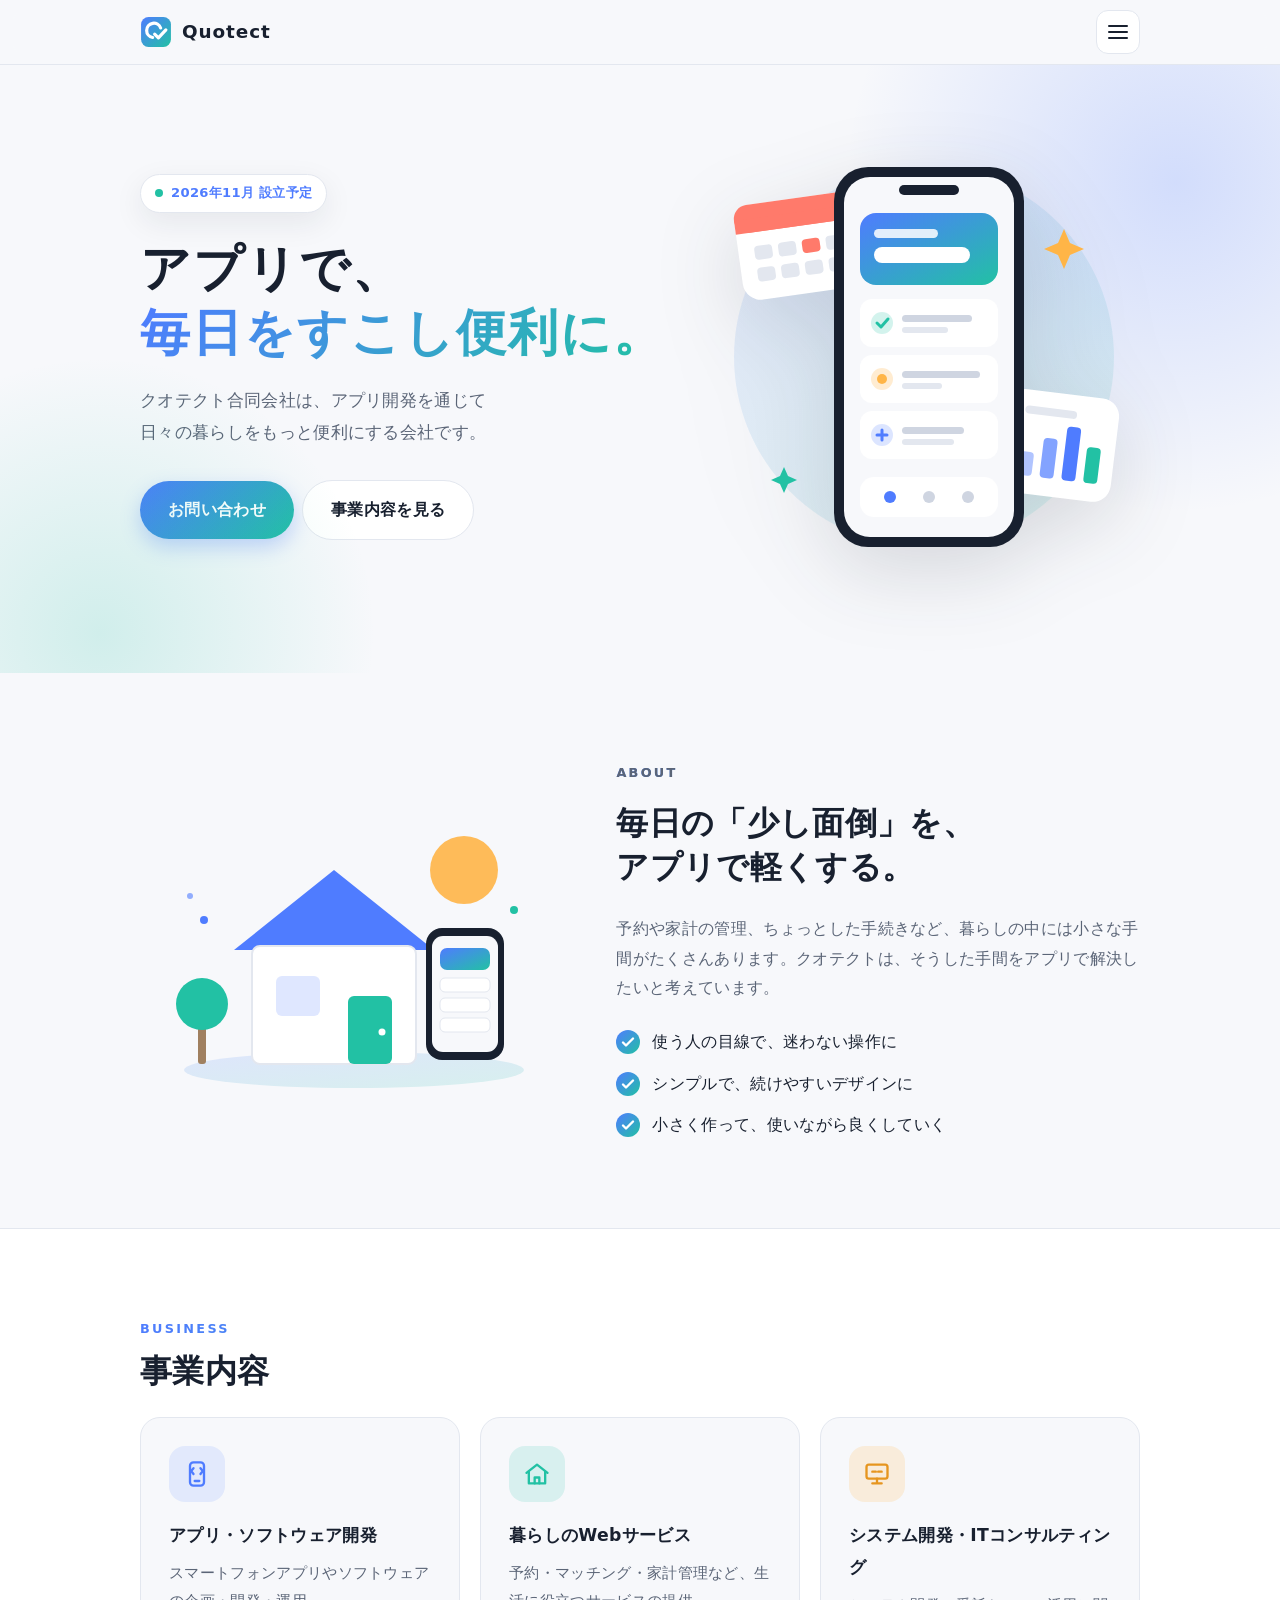
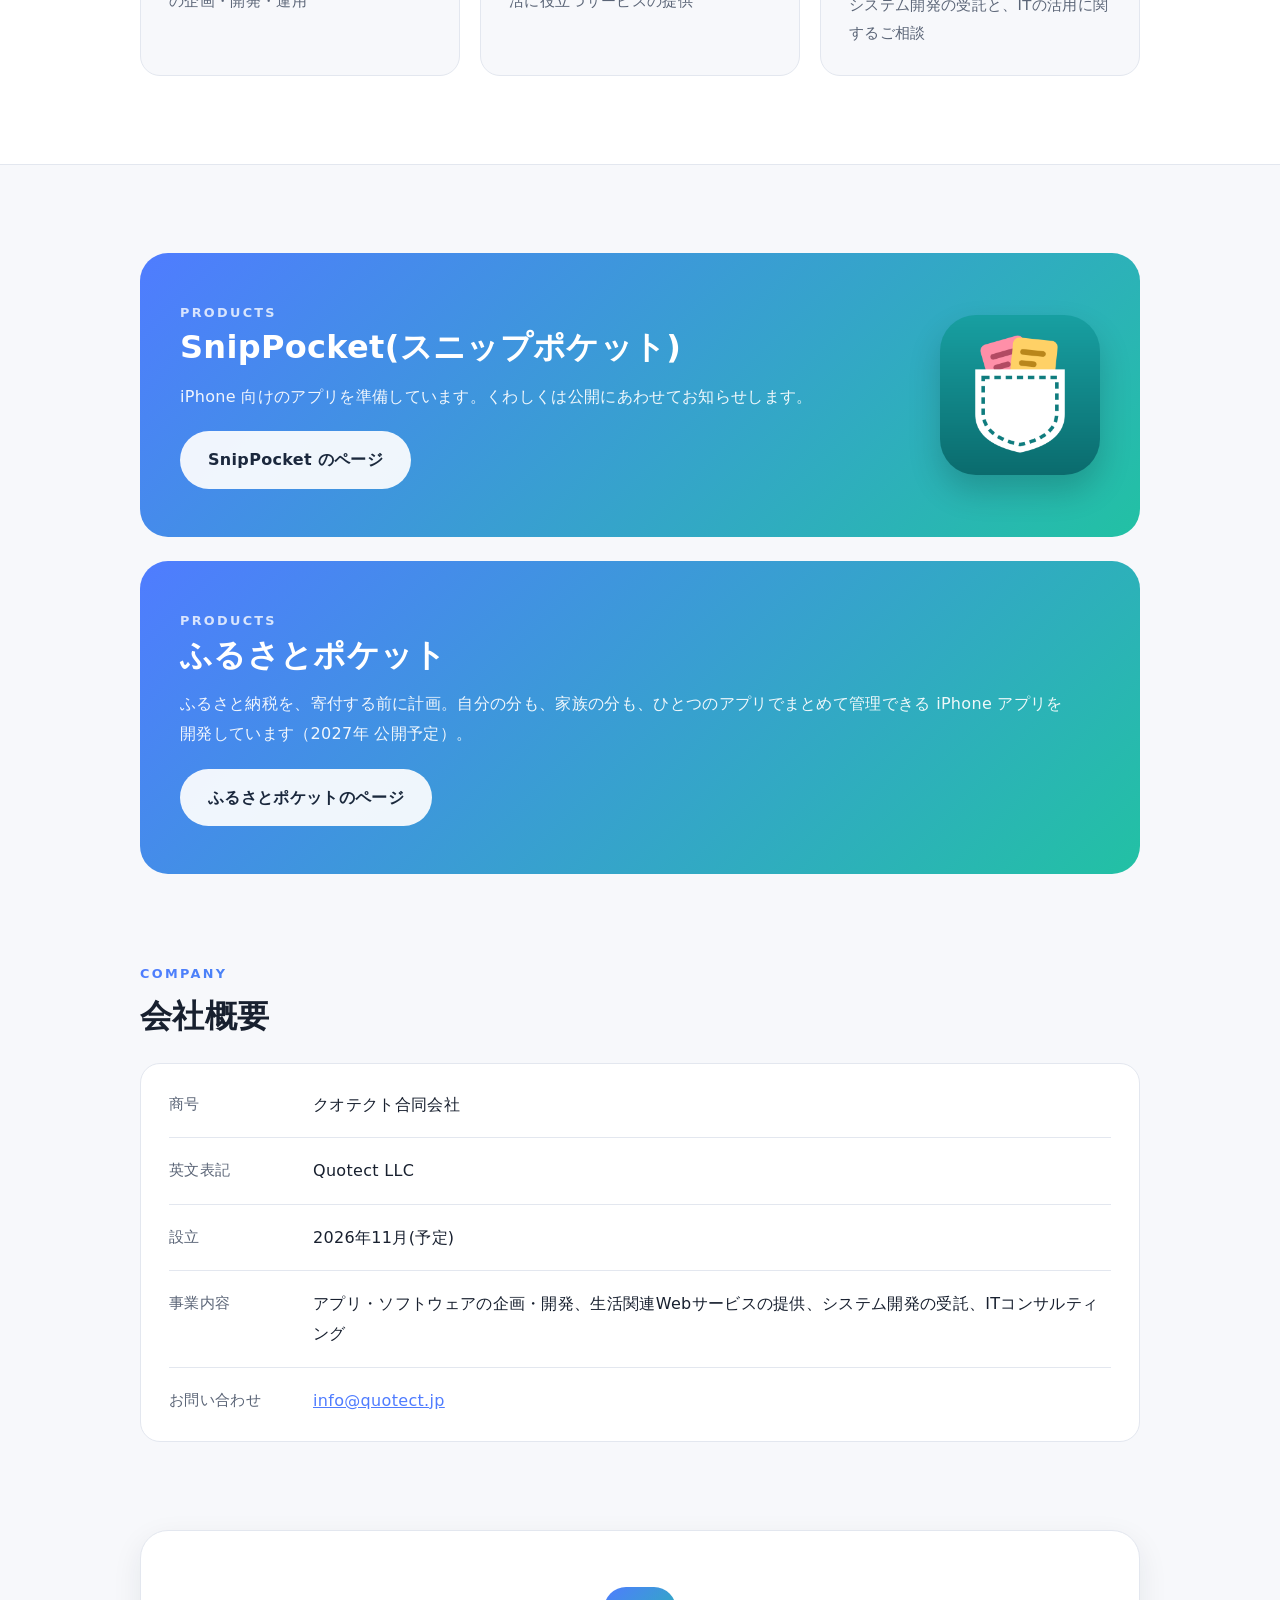
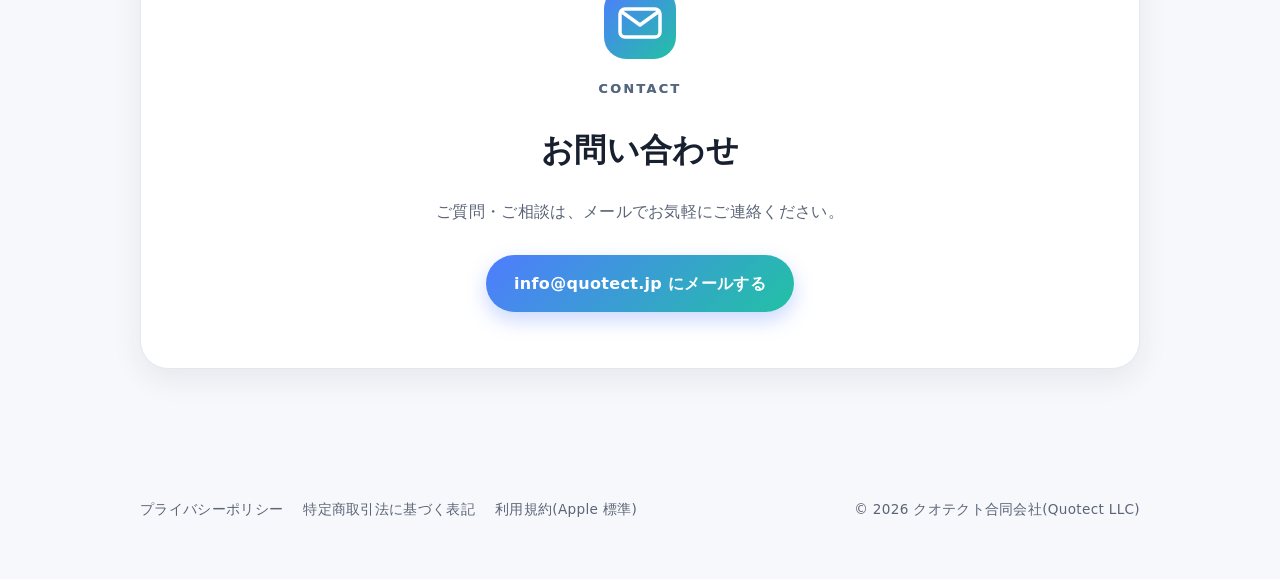
==== commit 2e93658f: "Add Furusato Pocket pages (intro, privacy, tokushoho) and list it on top page Co-Authored-By: Claude" ====
--- a/index.html
+++ b/index.html
@@ -209,6 +209,7 @@
       <a href="#products"><i></i>プロダクト</a>
       <a href="./snippocket/"><i></i>SnipPocket</a>
       <a href="./snippocket/support/"><i></i>サポート</a>
+      <a href="./furupoke/"><i></i>ふるさとポケット</a>
       <a href="#company"><i></i>会社概要</a>
       <a href="#contact" class="cta">お問い合わせ</a>
     </nav>
@@ -388,6 +389,14 @@
         </div>
         <img class="app-icon" src="./assets/snippocket-icon.png" alt="SnipPocket のアイコン" width="160" height="160">
       </div>
+      <div class="coming" style="margin-top: 24px">
+        <div>
+          <p class="eyebrow">PRODUCTS</p>
+          <h2>ふるさとポケット</h2>
+          <p>ふるさと納税を、寄付する前に計画。自分の分も、家族の分も、ひとつのアプリでまとめて管理できる iPhone アプリを開発しています（2027年 公開予定）。</p>
+          <p class="coming-links"><a class="btn light" href="./furupoke/">ふるさとポケットのページ</a></p>
+        </div>
+      </div>
     </div>
   </section>
 
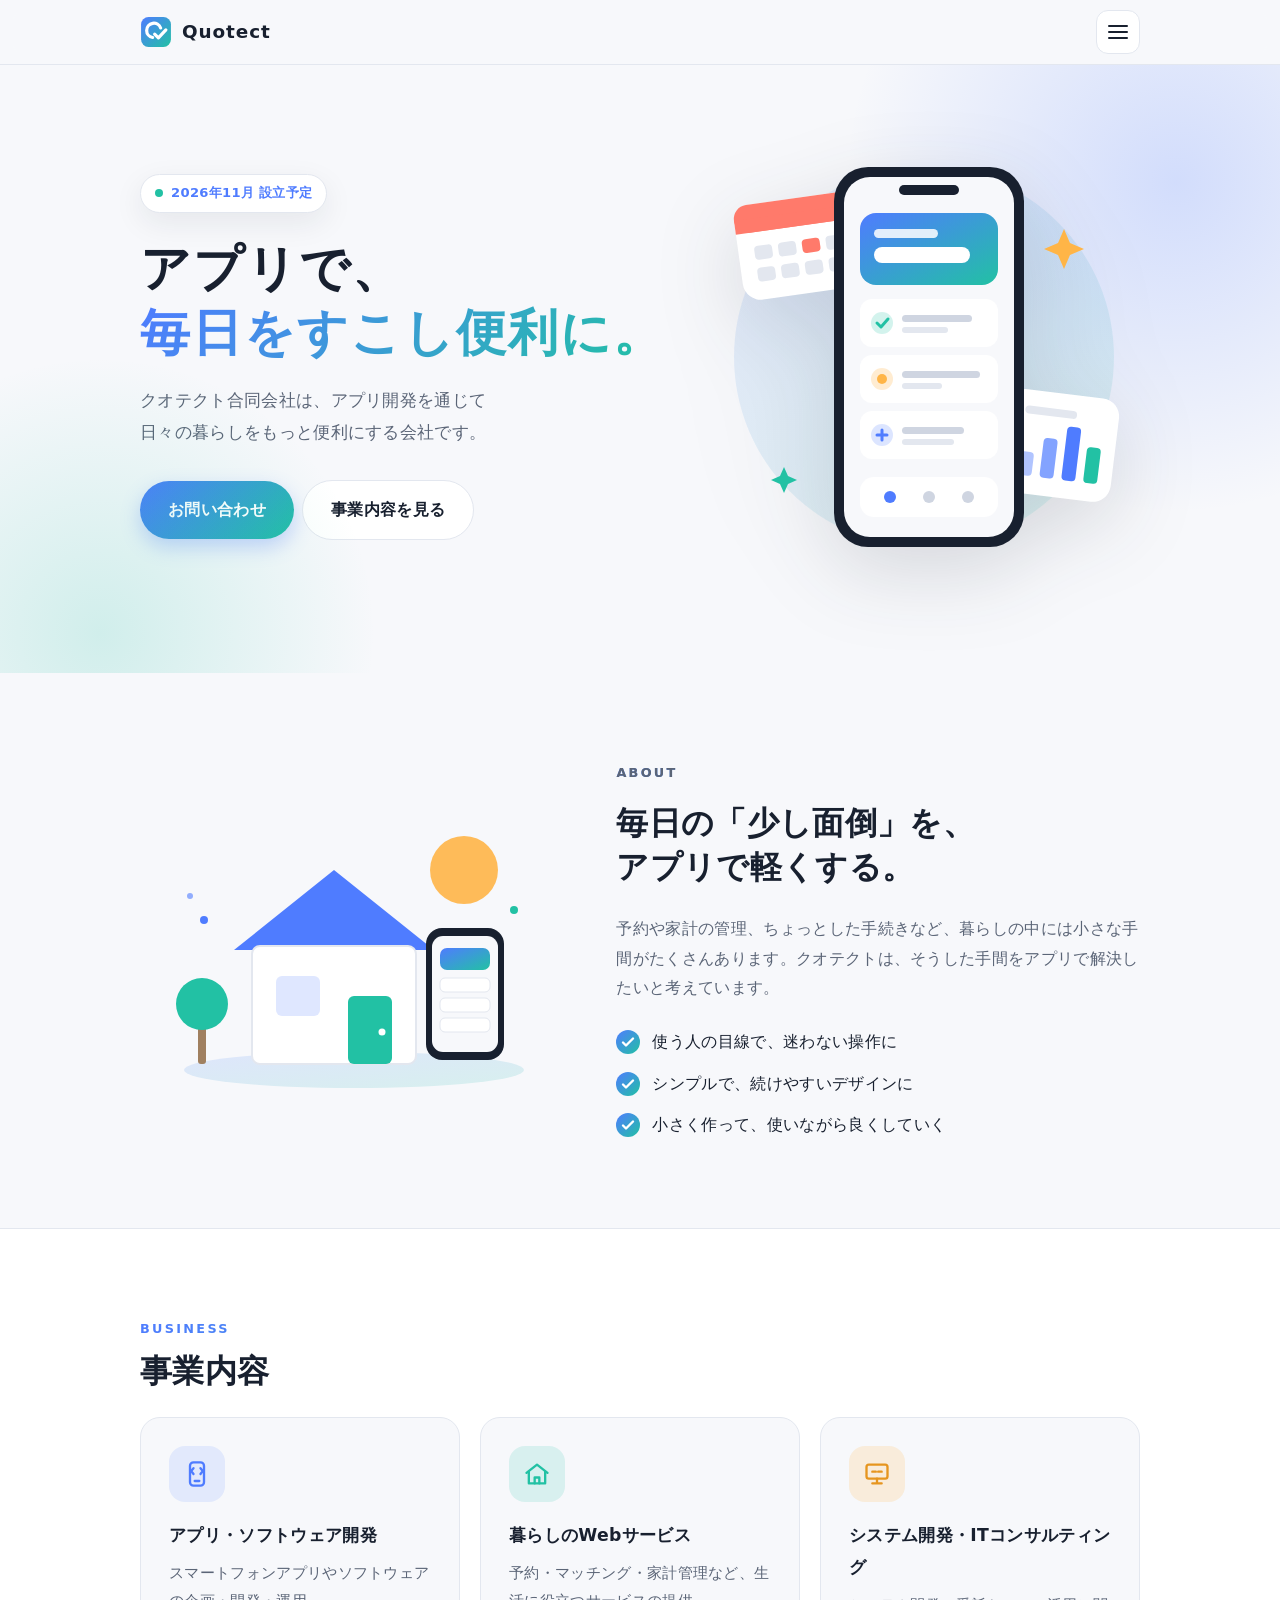
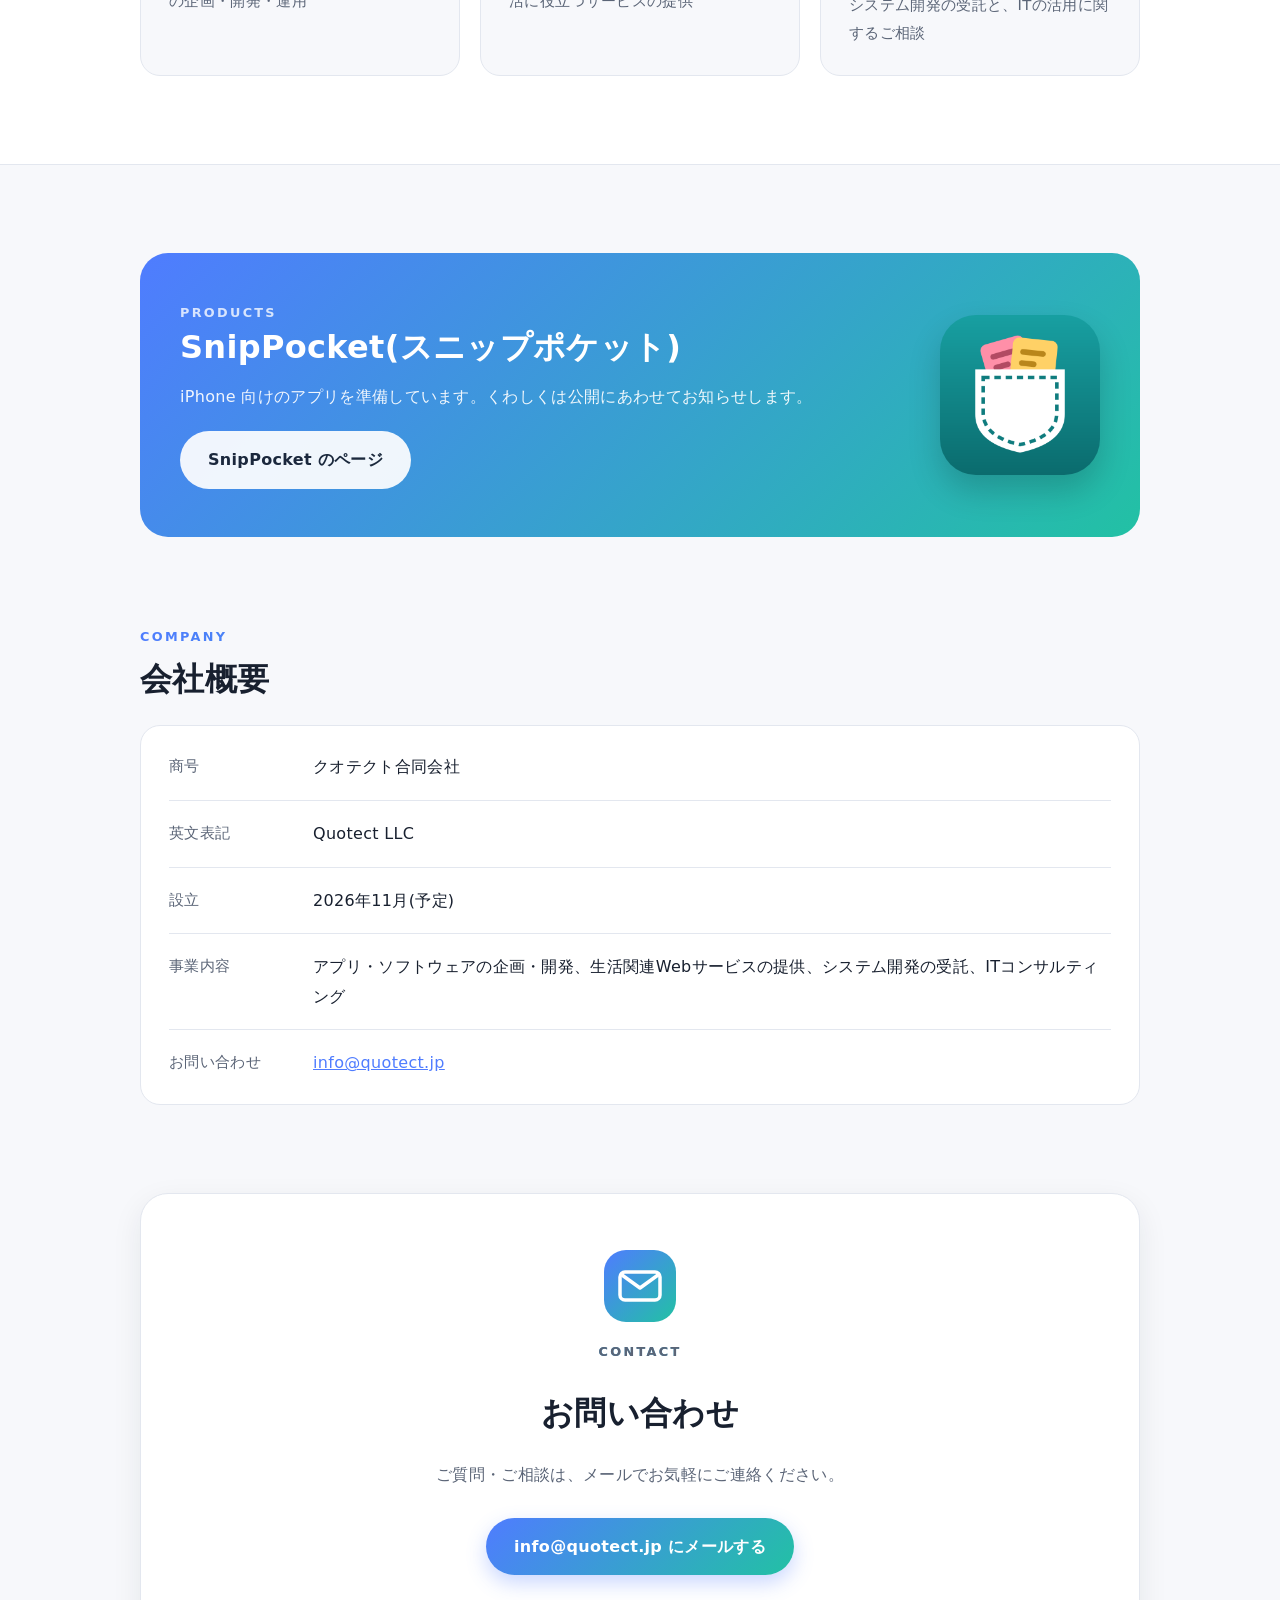
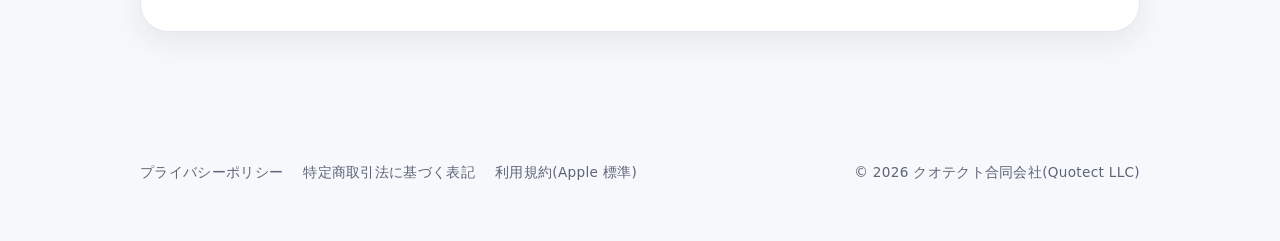
==== commit 96c1919e: "Point Japanese Terms of Use links to Apple's Japanese terms page Match the app: Japanese pages link " ====
--- a/index.html
+++ b/index.html
@@ -209,7 +209,6 @@
       <a href="#products"><i></i>プロダクト</a>
       <a href="./snippocket/"><i></i>SnipPocket</a>
       <a href="./snippocket/support/"><i></i>サポート</a>
-      <a href="./furupoke/"><i></i>ふるさとポケット</a>
       <a href="#company"><i></i>会社概要</a>
       <a href="#contact" class="cta">お問い合わせ</a>
     </nav>
@@ -389,14 +388,6 @@
         </div>
         <img class="app-icon" src="./assets/snippocket-icon.png" alt="SnipPocket のアイコン" width="160" height="160">
       </div>
-      <div class="coming" style="margin-top: 24px">
-        <div>
-          <p class="eyebrow">PRODUCTS</p>
-          <h2>ふるさとポケット</h2>
-          <p>ふるさと納税を、寄付する前に計画。自分の分も、家族の分も、ひとつのアプリでまとめて管理できる iPhone アプリを開発しています（2027年 公開予定）。</p>
-          <p class="coming-links"><a class="btn light" href="./furupoke/">ふるさとポケットのページ</a></p>
-        </div>
-      </div>
     </div>
   </section>
 
@@ -437,7 +428,7 @@
     <nav class="links" aria-label="関連ページ">
       <a href="./snippocket/privacy/">プライバシーポリシー</a>
       <a href="./snippocket/tokushoho/">特定商取引法に基づく表記</a>
-      <a href="https://www.apple.com/legal/internet-services/itunes/dev/stdeula/">利用規約(Apple 標準)</a>
+      <a href="https://www.apple.com/jp/legal/internet-services/itunes/jp/terms.html">利用規約(Apple 標準)</a>
     </nav>
     <span>© 2026 クオテクト合同会社(Quotect LLC)</span>
   </div>
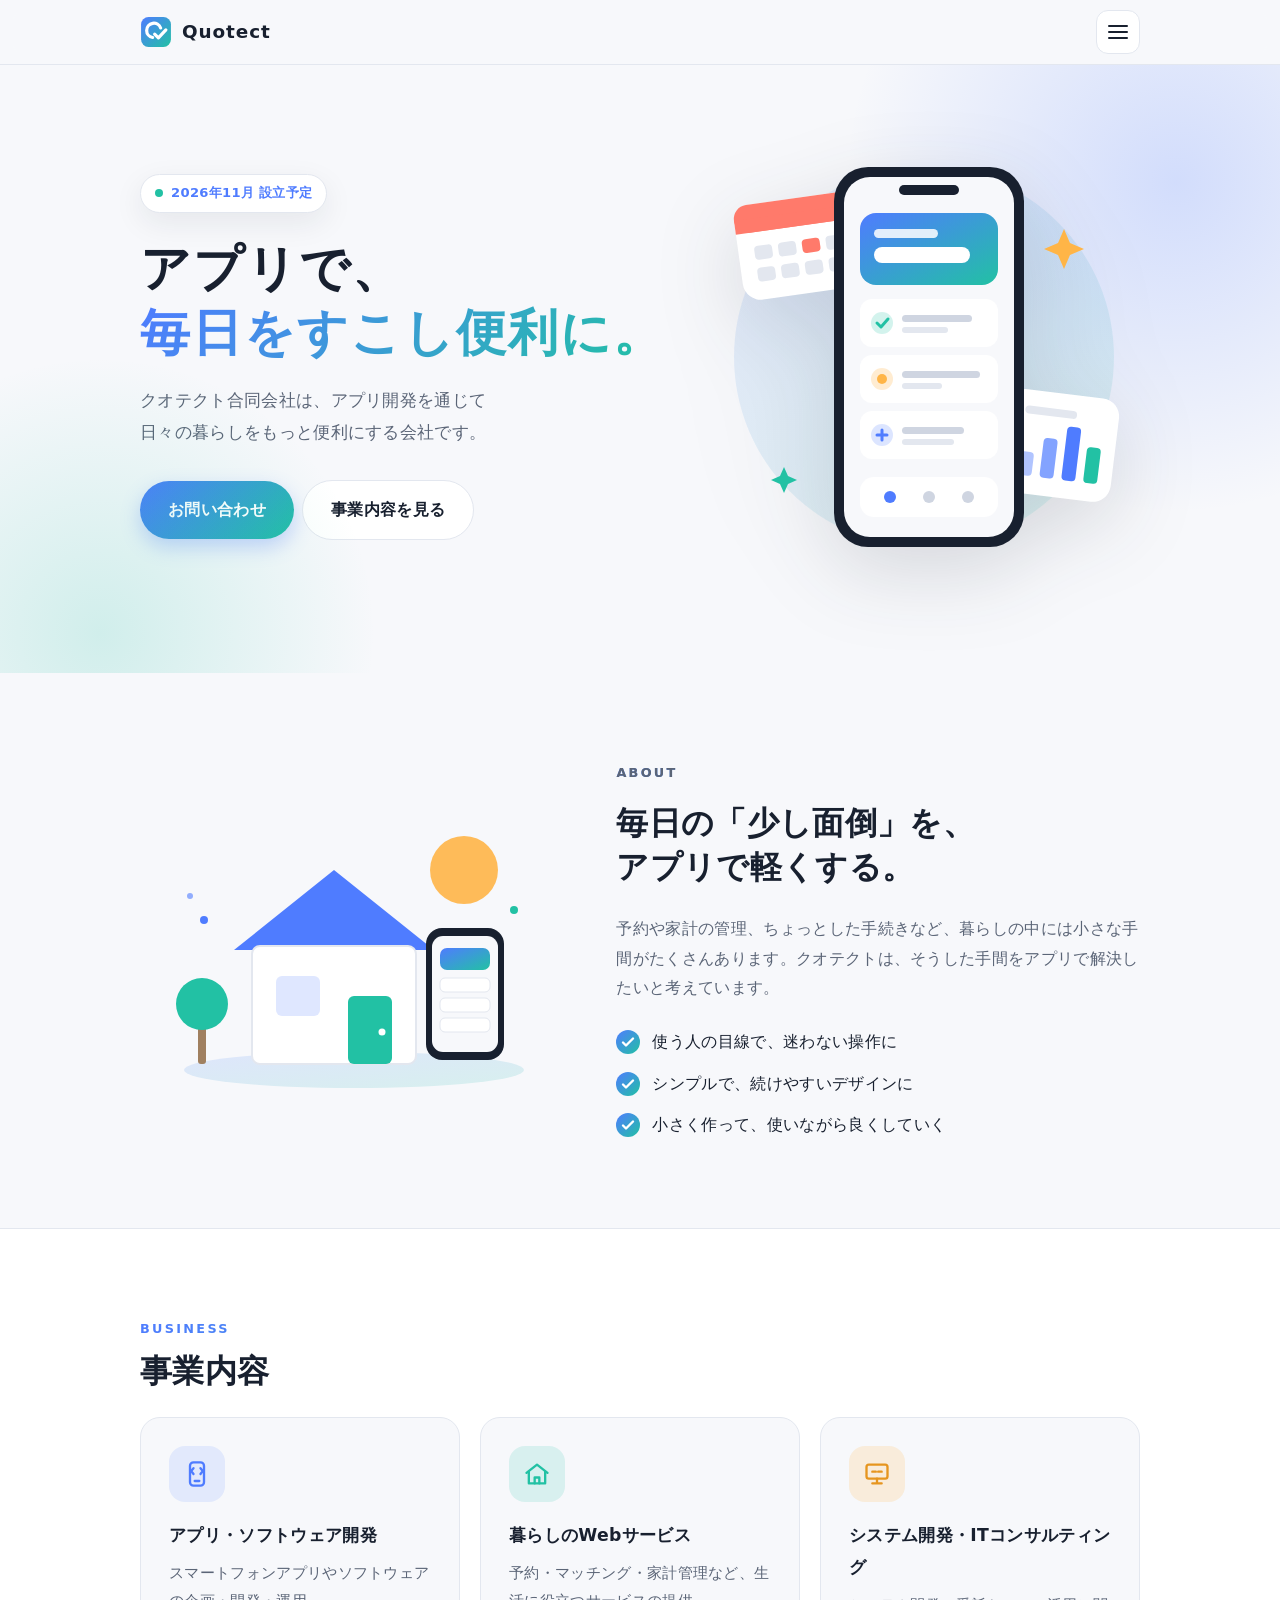
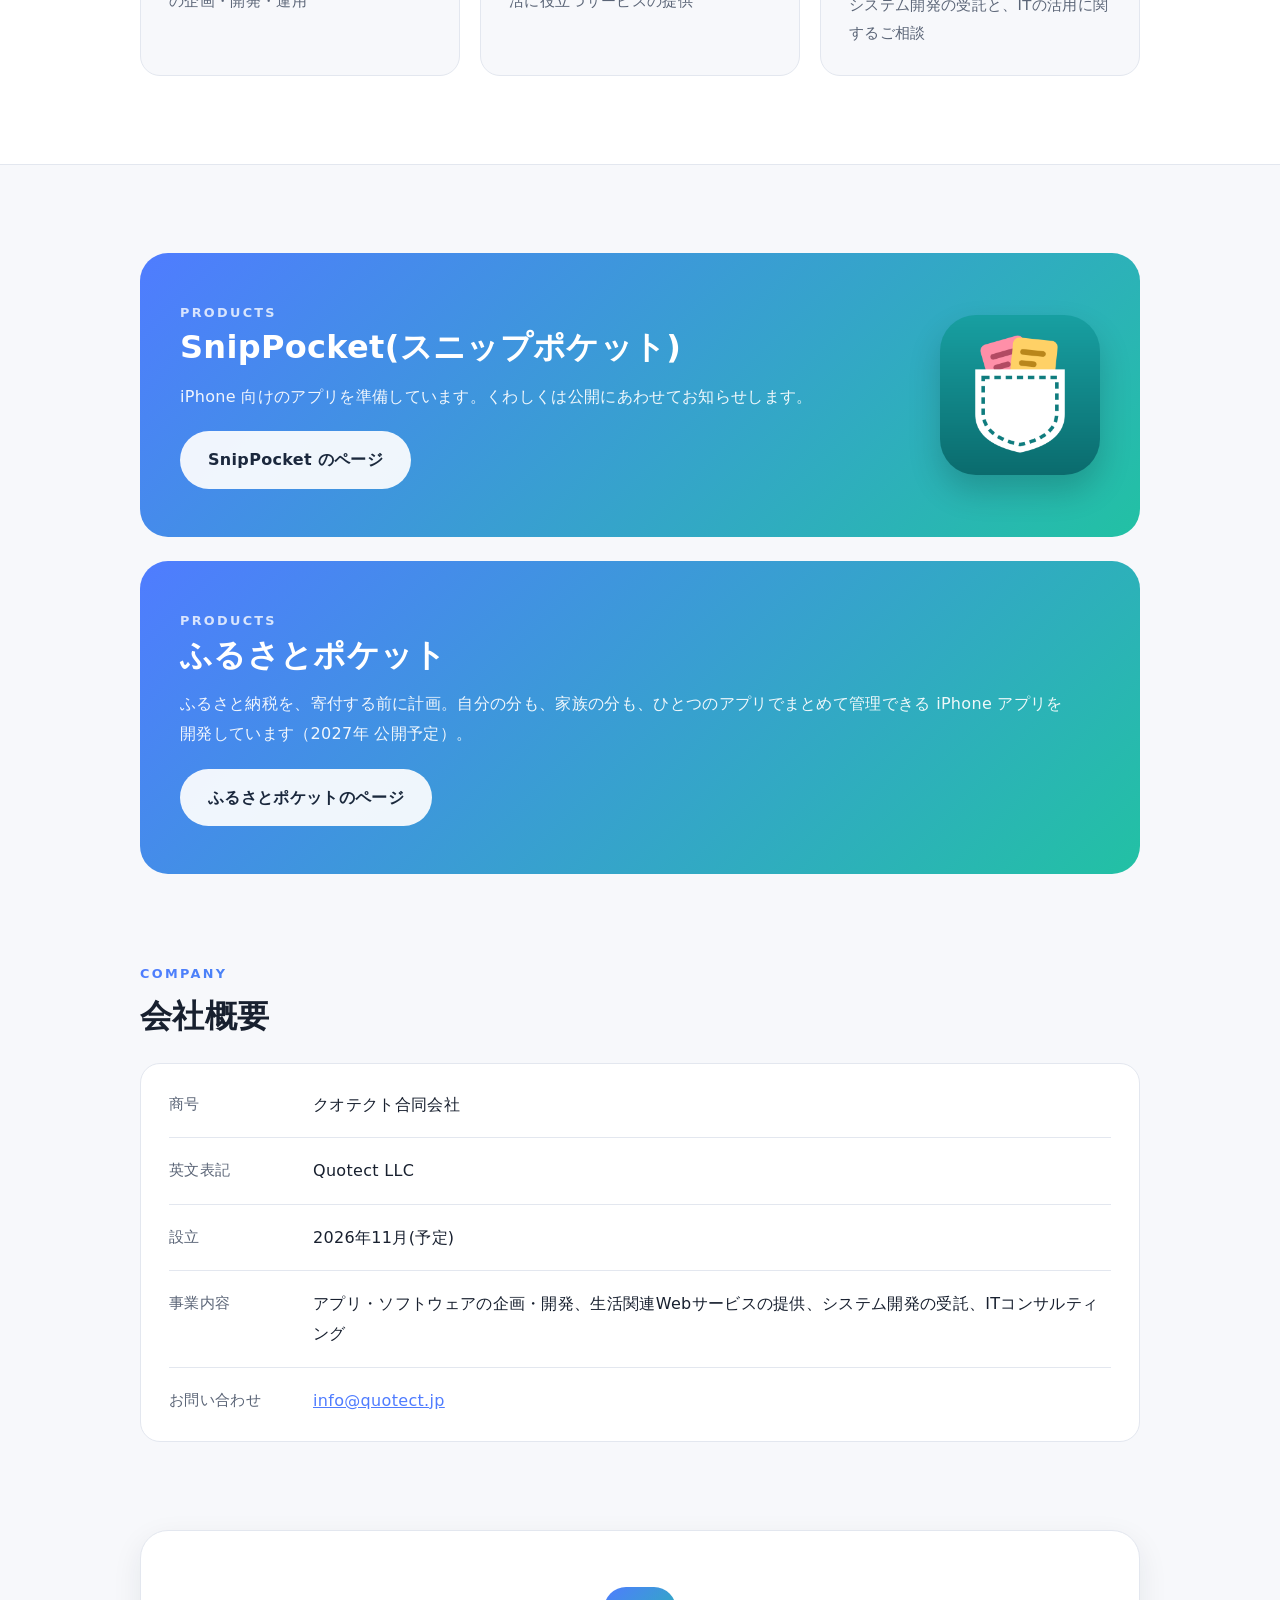
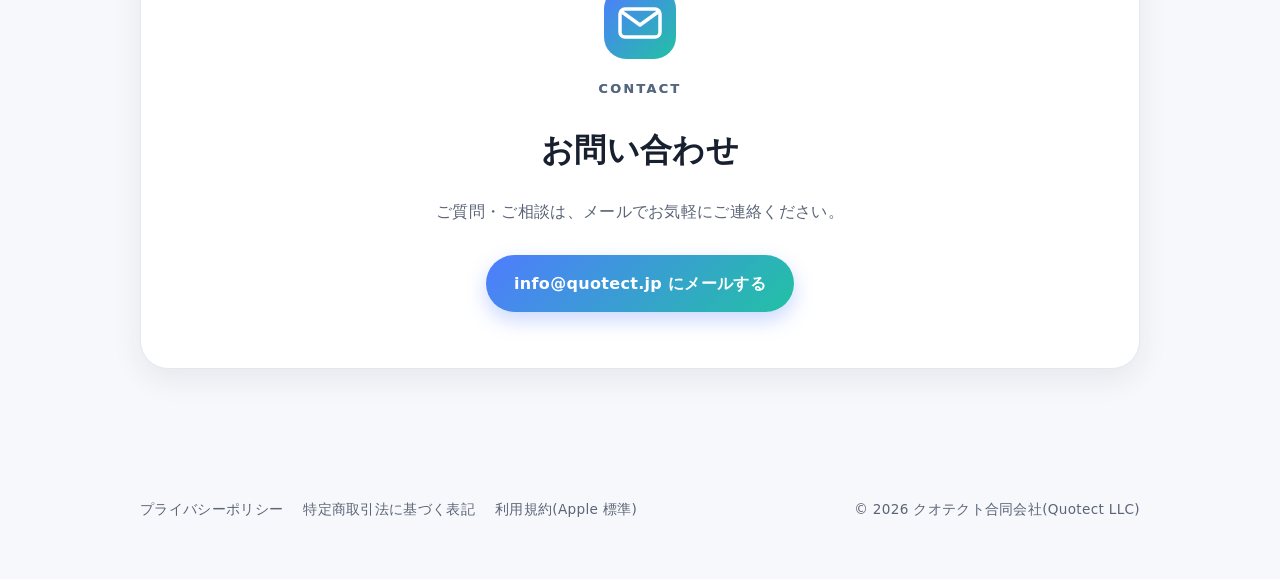
==== commit 31719530: "Merge pull request #5 from zakafaust0728-wq/claude/project-thread-b9fjoe 英語の SnipPocket 紹介ページ（近日公開）を" ====
--- a/index.html
+++ b/index.html
@@ -209,6 +209,7 @@
       <a href="#products"><i></i>プロダクト</a>
       <a href="./snippocket/"><i></i>SnipPocket</a>
       <a href="./snippocket/support/"><i></i>サポート</a>
+      <a href="./furupoke/"><i></i>ふるさとポケット</a>
       <a href="#company"><i></i>会社概要</a>
       <a href="#contact" class="cta">お問い合わせ</a>
     </nav>
@@ -388,6 +389,14 @@
         </div>
         <img class="app-icon" src="./assets/snippocket-icon.png" alt="SnipPocket のアイコン" width="160" height="160">
       </div>
+      <div class="coming" style="margin-top: 24px">
+        <div>
+          <p class="eyebrow">PRODUCTS</p>
+          <h2>ふるさとポケット</h2>
+          <p>ふるさと納税を、寄付する前に計画。自分の分も、家族の分も、ひとつのアプリでまとめて管理できる iPhone アプリを開発しています（2027年 公開予定）。</p>
+          <p class="coming-links"><a class="btn light" href="./furupoke/">ふるさとポケットのページ</a></p>
+        </div>
+      </div>
     </div>
   </section>
 
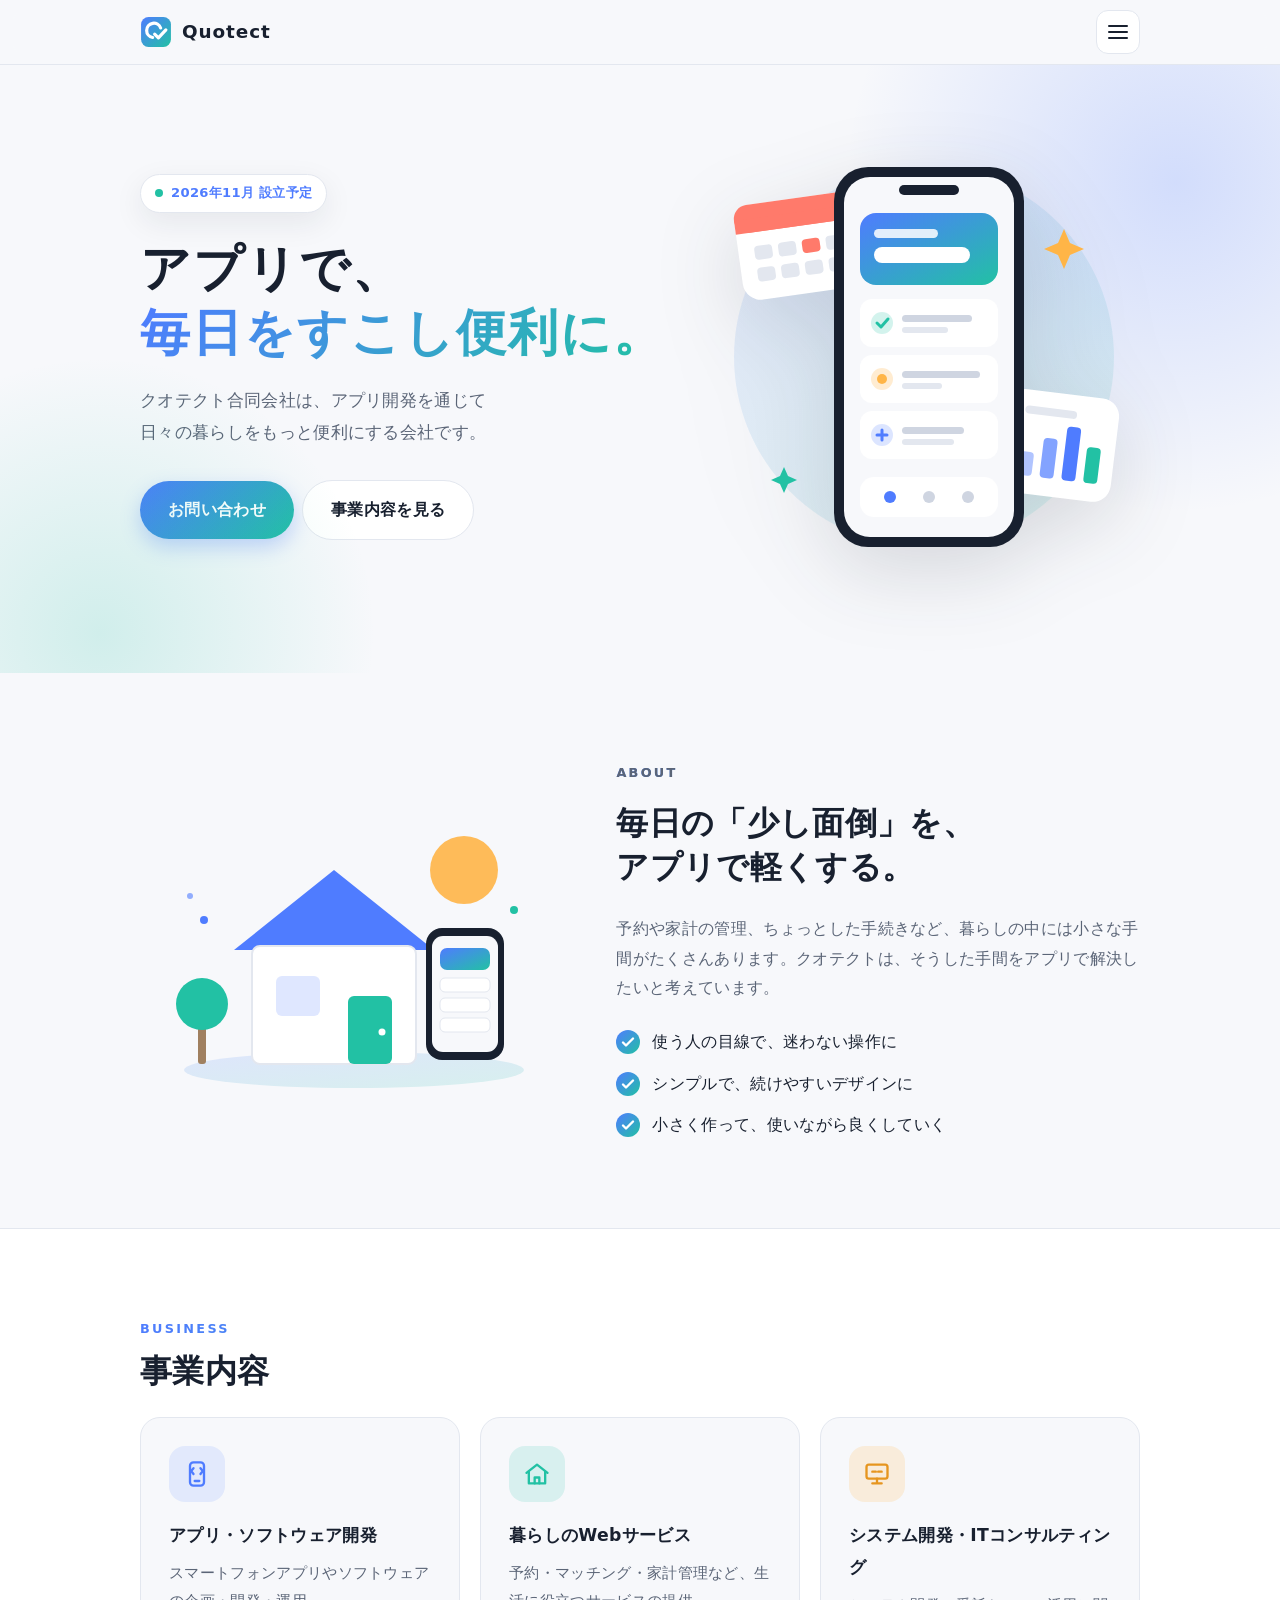
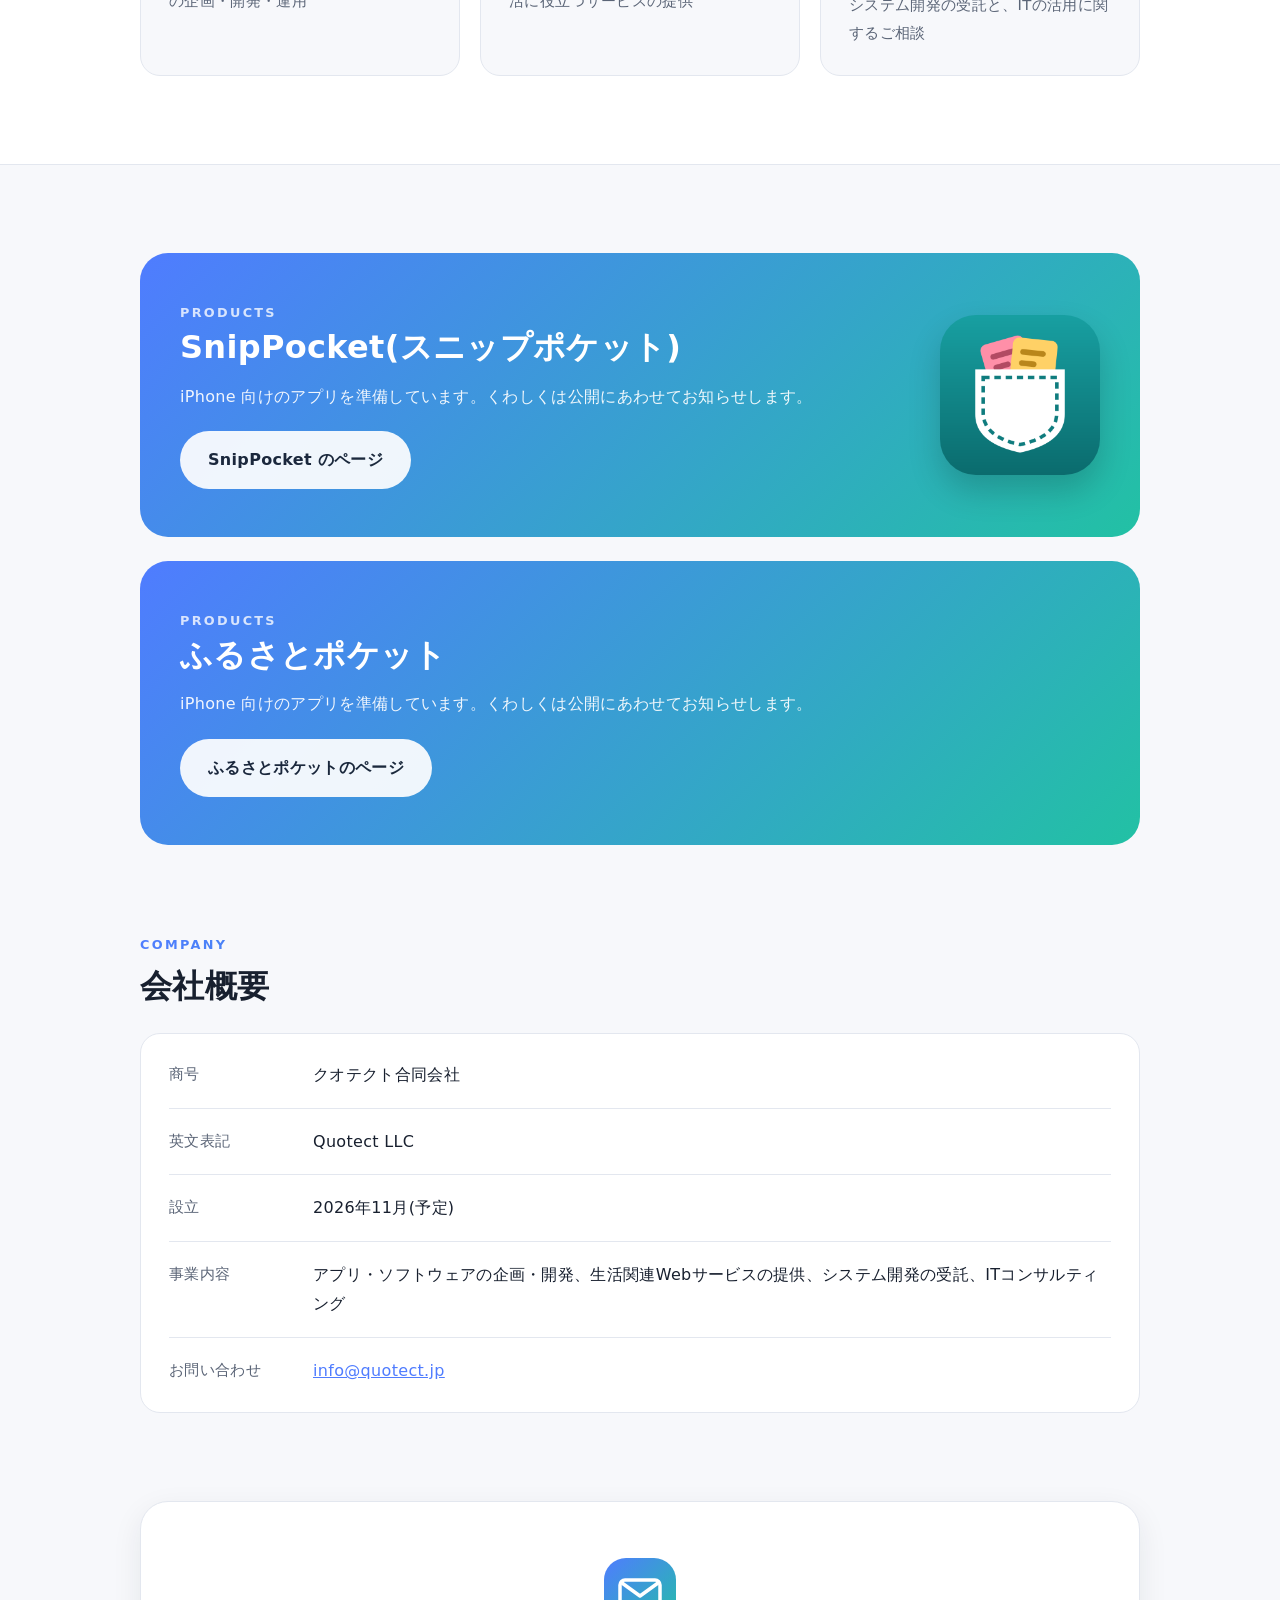
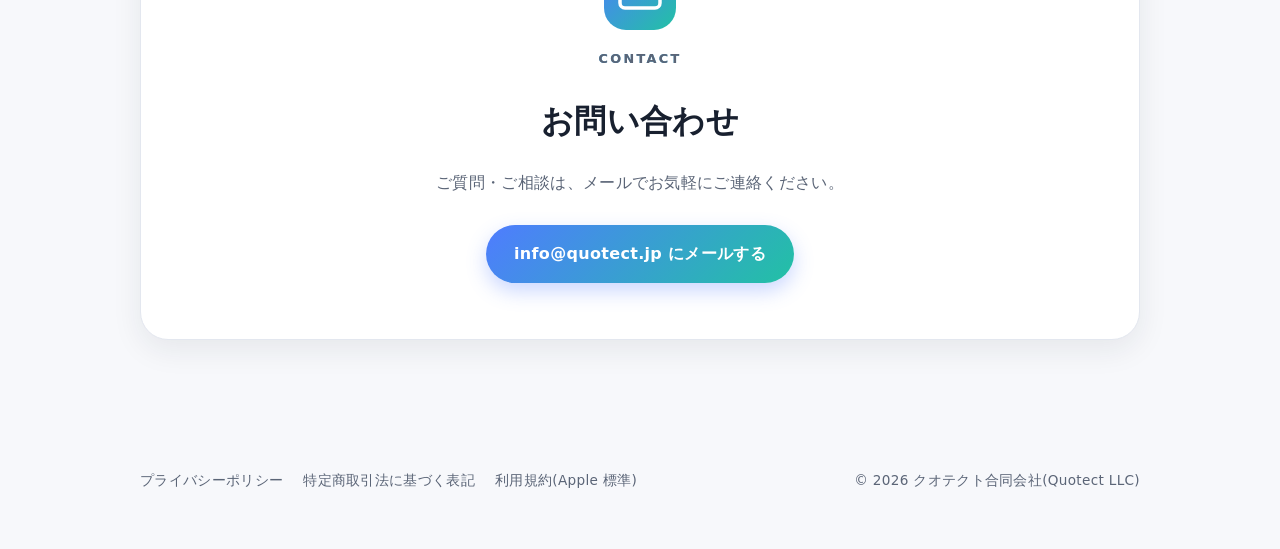
==== commit bfd8158d: "Replace Furupoke page with a coming-soon notice Co-Authored-By: Claude Opus 5.5 <noreply@anthropic.c" ====
--- a/index.html
+++ b/index.html
@@ -393,7 +393,7 @@
         <div>
           <p class="eyebrow">PRODUCTS</p>
           <h2>ふるさとポケット</h2>
-          <p>ふるさと納税を、寄付する前に計画。自分の分も、家族の分も、ひとつのアプリでまとめて管理できる iPhone アプリを開発しています（2027年 公開予定）。</p>
+          <p>iPhone 向けのアプリを準備しています。くわしくは公開にあわせてお知らせします。</p>
           <p class="coming-links"><a class="btn light" href="./furupoke/">ふるさとポケットのページ</a></p>
         </div>
       </div>
